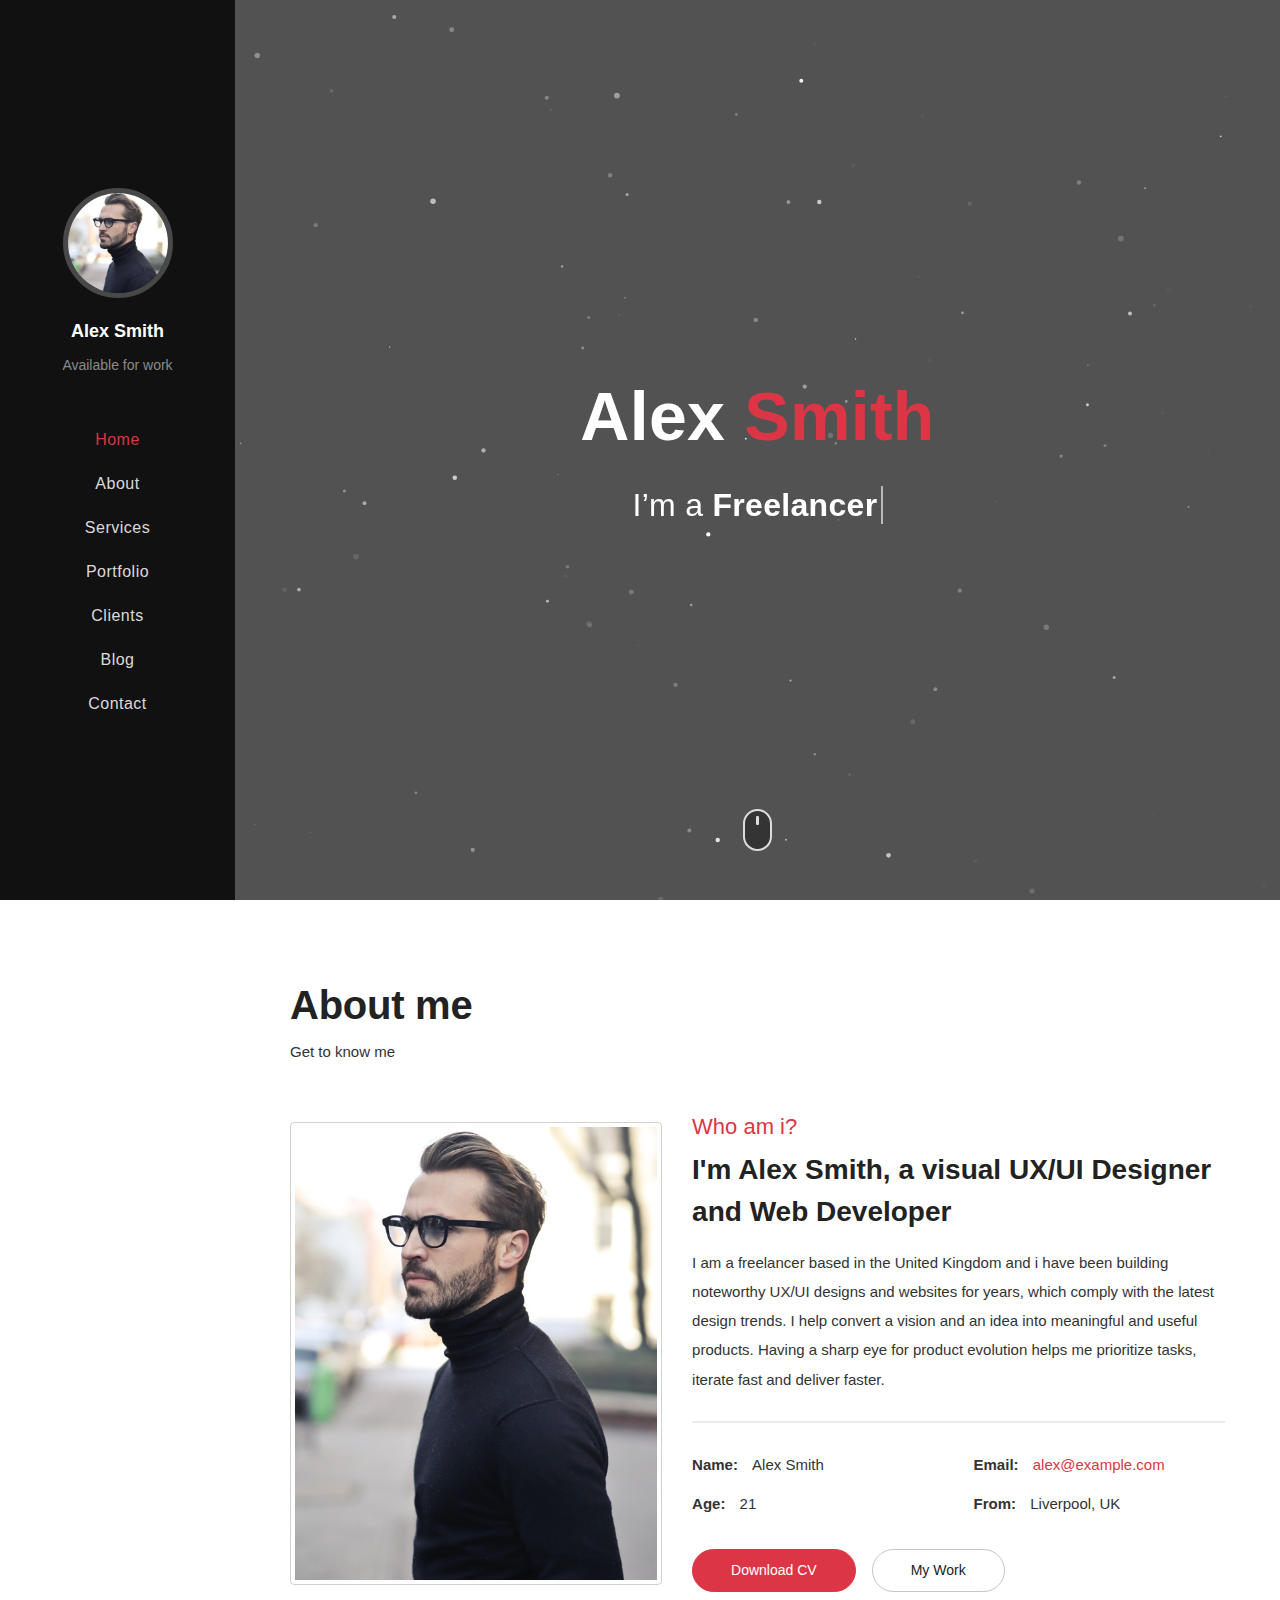
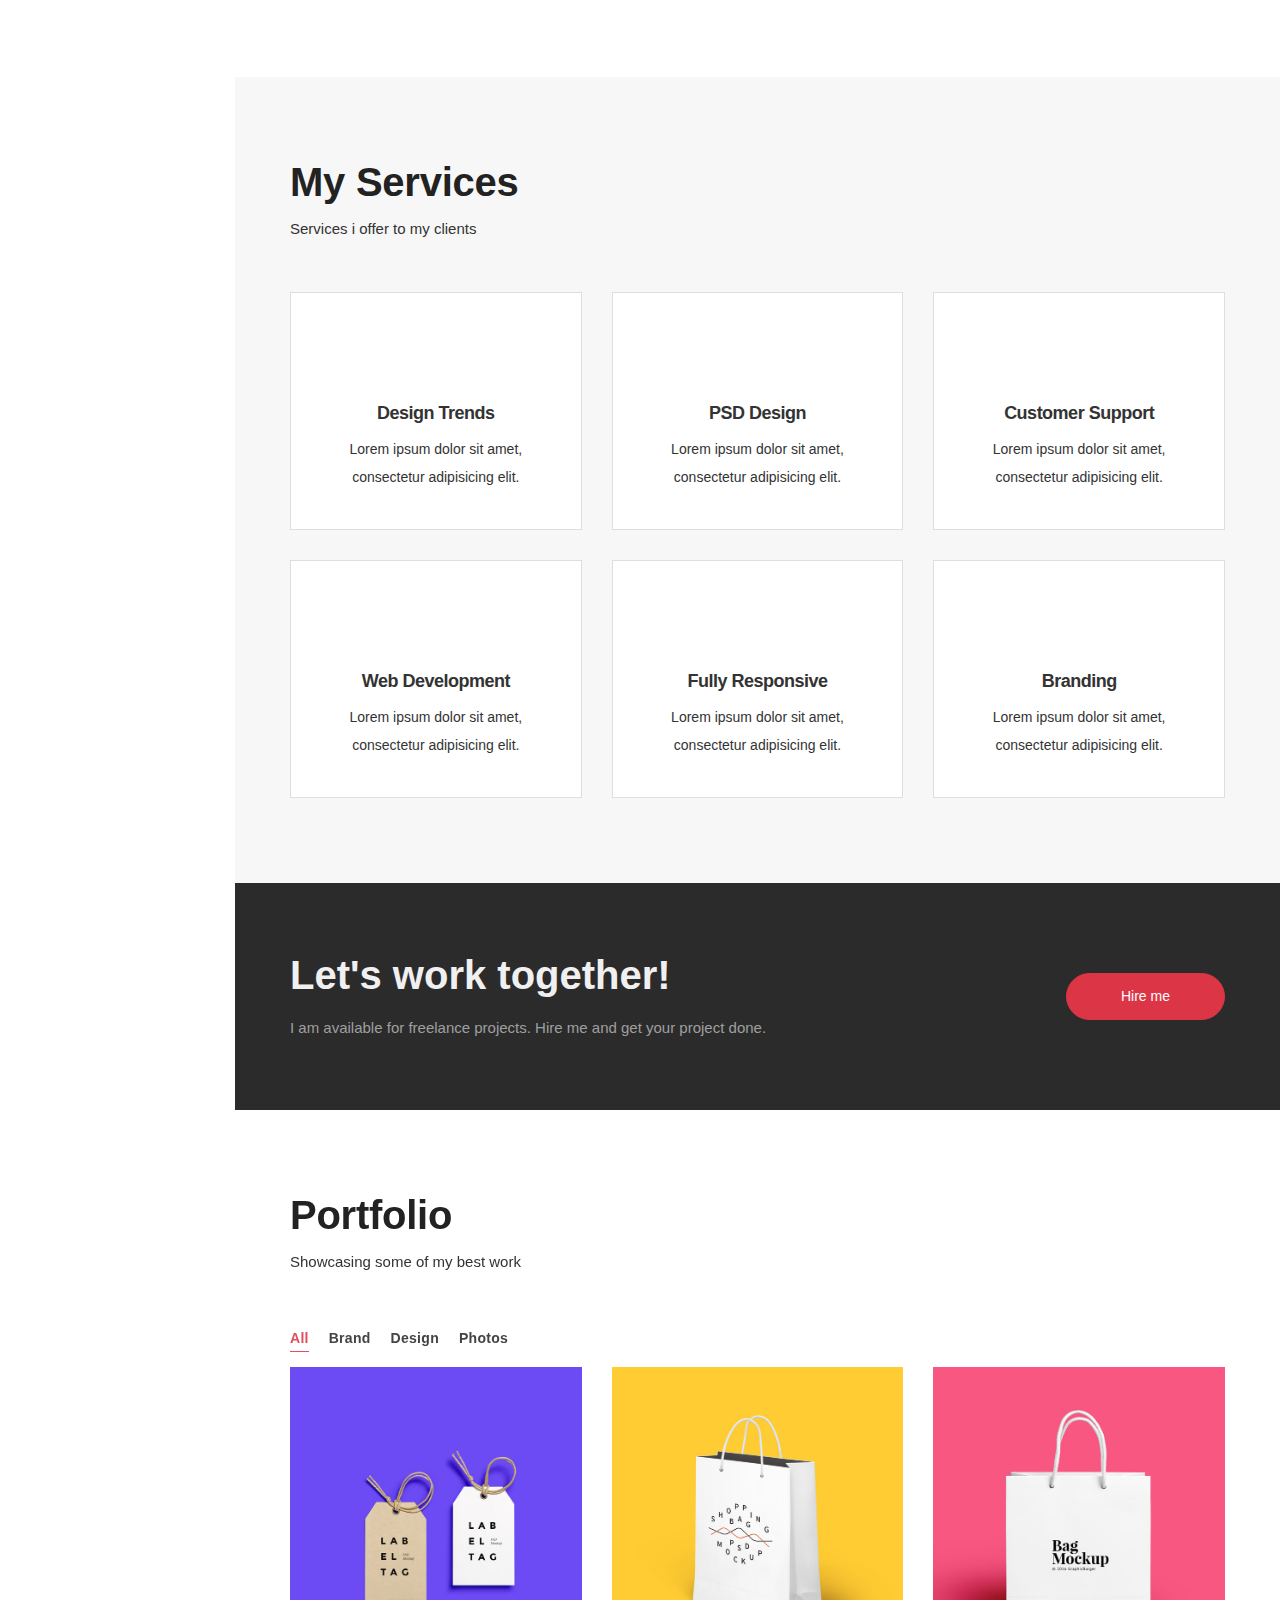
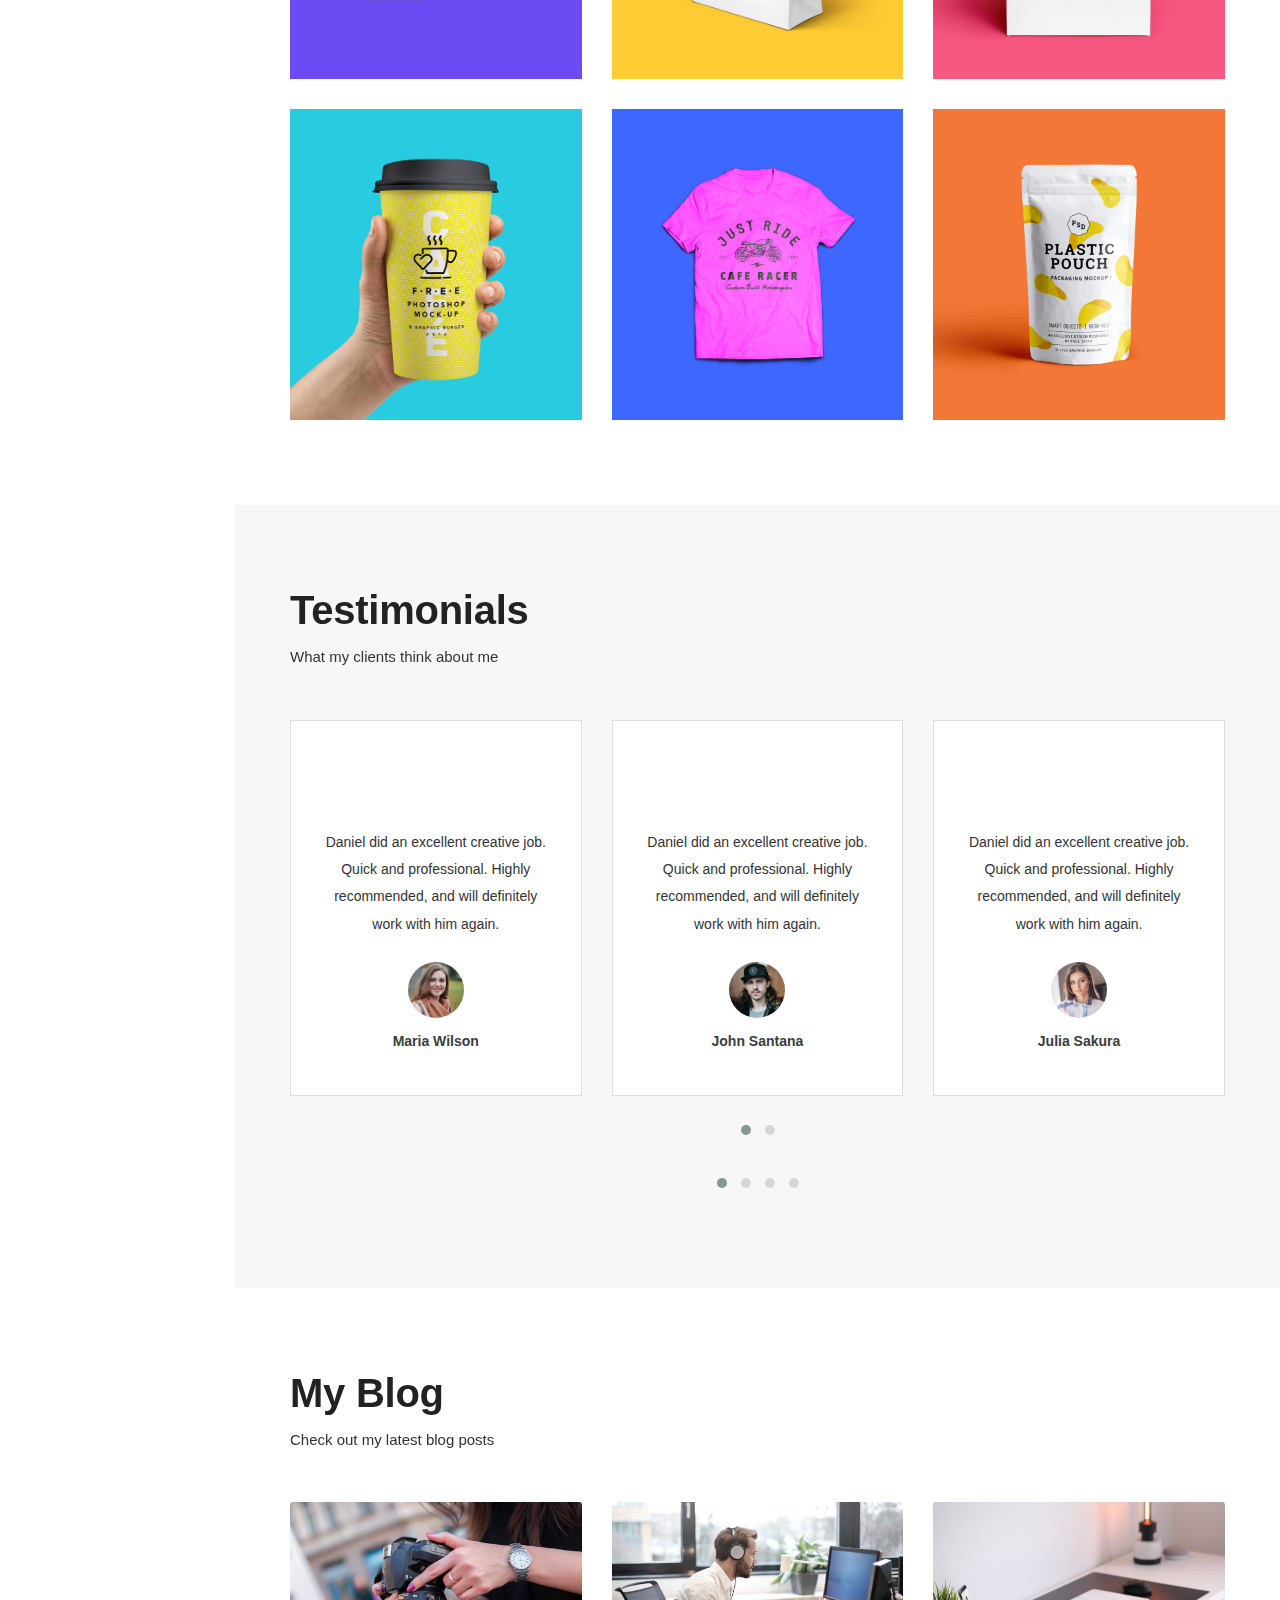
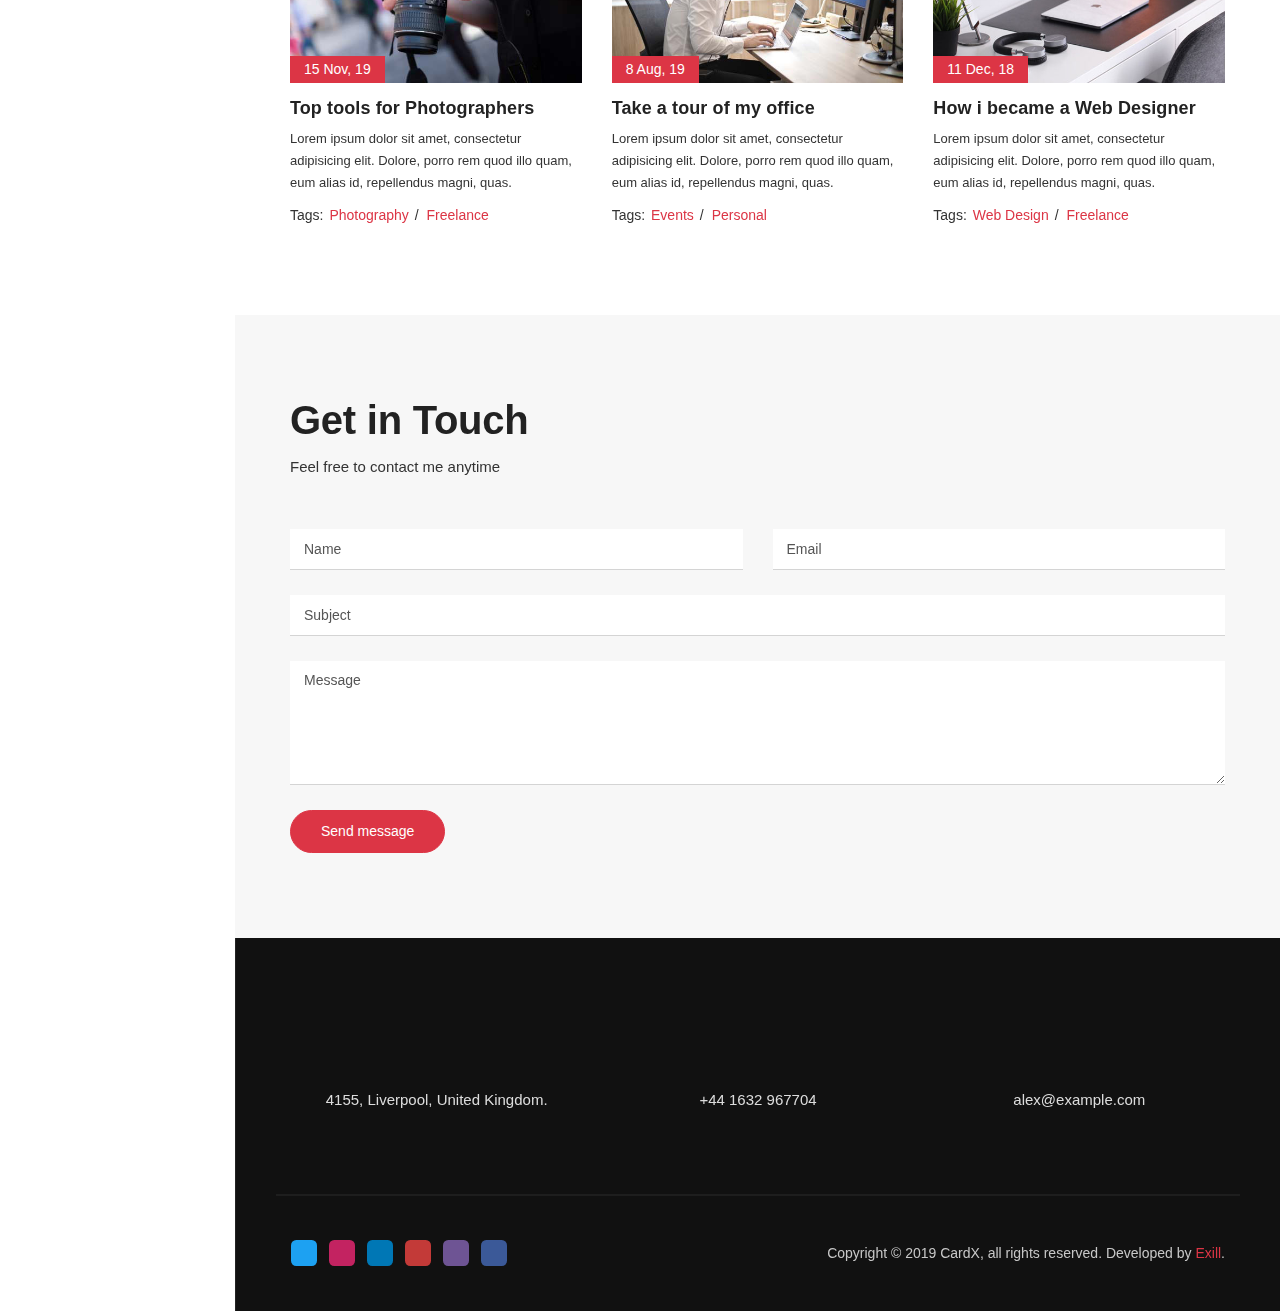
==== CodeX - Personal Portfolio _ Resume _ CV _ vCard Template.html @ c524dabf "initial files" ====
<!DOCTYPE html>
<!-- saved from url=(0047)http://exill.dk/demo/codex/template/galaxy.html -->
<html lang="zxx"><head><meta http-equiv="Content-Type" content="text/html; charset=UTF-8">
  <!-- Required meta tags-->
  
  <!-- Title-->
  <title>CodeX - Personal Portfolio / Resume / CV / vCard Template</title>
  <!-- Description-->
  <meta name="description" content=" Personal Portfolio / Resume / CV / vCard Template">
  <meta name="viewport" content="width=device-width, initial-scale=1, shrink-to-fit=no">
  <!-- Favicons-->
  <link rel="apple-touch-icon" sizes="180x180" href="http://exill.dk/demo/codex/template/img/favicons/apple-touch-icon.png">
  <link rel="icon" type="image/png" sizes="32x32" href="http://exill.dk/demo/codex/template/img/favicons/favicon-32x32.png">
  <link rel="icon" type="image/png" sizes="16x16" href="http://exill.dk/demo/codex/template/img/favicons/favicon-16x16.png">
  <!-- Web fonts-->
  <link href="./CodeX - Personal Portfolio _ Resume _ CV _ vCard Template_files/css" rel="stylesheet">
  <!-- CSS vendors-->
  <link rel="stylesheet" href="./CodeX - Personal Portfolio _ Resume _ CV _ vCard Template_files/bootstrap-custom.css">
  <link rel="stylesheet" href="./CodeX - Personal Portfolio _ Resume _ CV _ vCard Template_files/ionicons.min.css">
  <link rel="stylesheet" href="./CodeX - Personal Portfolio _ Resume _ CV _ vCard Template_files/owl.carousel.min.css">
  <link rel="stylesheet" href="./CodeX - Personal Portfolio _ Resume _ CV _ vCard Template_files/owl.theme.default.min.css">
  <link rel="stylesheet" href="./CodeX - Personal Portfolio _ Resume _ CV _ vCard Template_files/simplebar.min.css">
  <link rel="stylesheet" href="./CodeX - Personal Portfolio _ Resume _ CV _ vCard Template_files/jquery.mb.YTPlayer.min.css">
  <!-- Main CSS-->
  <link rel="stylesheet" href="./CodeX - Personal Portfolio _ Resume _ CV _ vCard Template_files/main.css">
  <!-- CSS Color scheme-->
  <link id="color-scheme" rel="stylesheet" href="./CodeX - Personal Portfolio _ Resume _ CV _ vCard Template_files/main-red.css">
  <!-- Custom CSS (Add your custom CSS styles to this file)-->
  <link rel="stylesheet" href="./CodeX - Personal Portfolio _ Resume _ CV _ vCard Template_files/custom.css">
  <!-- removeIf(customizerDist)-->
  <link rel="stylesheet" href="./CodeX - Personal Portfolio _ Resume _ CV _ vCard Template_files/main(1).css">
  <!-- endremoveIf(customizerDist)-->
</head>

<body>
  <!-- Preloader-->
  <div class="preloader" style="display: none;">
    <div class="preloader-block">
      <div class="preloader-icon" style="display: none;"><span class="loading-dot loading-dot-1"></span><span class="loading-dot loading-dot-2"></span><span class="loading-dot loading-dot-3"></span></div>
    </div>
  </div>
  <div class="main-wrapper">
    <!-- Sidebar-->
    <header>
      <nav class="navbar d-md-block d-lg-none fixed-top mobile-navbar"><button class="navbar-toggler mr-auto" type="button" data-toggle="collapse" data-target="#mobileNavbarSupportedContent" aria-controls="mobileNavbarSupportedContent" aria-expanded="false" aria-label="Toggle navigation"><span class="nav-btn">Menu</span></button>
        <div class="collapse navbar-collapse order-1" id="mobileNavbarSupportedContent">
          <ul class="navbar-nav mr-auto"><li><a class="nav-link" href="http://exill.dk/demo/codex/template/galaxy.html#home-area" data-scroll="">Home</a></li><li><a class="nav-link" href="http://exill.dk/demo/codex/template/galaxy.html#about-area" data-scroll="">About</a></li><li><a class="nav-link" href="http://exill.dk/demo/codex/template/galaxy.html#services-area" data-scroll="">Services</a></li><li><a class="nav-link" href="http://exill.dk/demo/codex/template/galaxy.html#portfolio-area" data-scroll="">Portfolio</a></li><li><a class="nav-link" href="http://exill.dk/demo/codex/template/galaxy.html#testimonials-area" data-scroll="">Clients</a></li><li><a class="nav-link" href="http://exill.dk/demo/codex/template/galaxy.html#blog-area" data-scroll="">Blog</a></li><li><a class="nav-link" href="http://exill.dk/demo/codex/template/galaxy.html#contact-area" data-scroll="">Contact</a></li></ul>
        </div>
      </nav>
      <nav class="sidebar" data-simplebar="init"><div class="simplebar-wrapper" style="margin: 0px;"><div class="simplebar-height-auto-observer-wrapper"><div class="simplebar-height-auto-observer"></div></div><div class="simplebar-mask"><div class="simplebar-offset" style="right: 0px; bottom: 0px;"><div class="simplebar-content-wrapper" style="height: 100%; overflow: hidden;"><div class="simplebar-content" style="padding: 0px;">
        <div class="sidebar-header"><a href="http://exill.dk/demo/codex/template/galaxy.html#home" data-scroll=""><img class="img-fluid sidebar-avatar" src="./CodeX - Personal Portfolio _ Resume _ CV _ vCard Template_files/profile-avatar.jpg" alt="Profile avatar"></a><span class="sidebar-name">Alex Smith</span>
          <p class="sidebar-status">Available for work</p>
        </div>
        <div class="sidebar-menu">
          <ul class="list-unstyled list-menu">
            <li><a class="nav-link active" href="http://exill.dk/demo/codex/template/galaxy.html#home-area" data-scroll="">Home</a></li>
            <li><a class="nav-link" href="http://exill.dk/demo/codex/template/galaxy.html#about-area" data-scroll="">About</a></li>
            <li><a class="nav-link" href="http://exill.dk/demo/codex/template/galaxy.html#services-area" data-scroll="">Services</a></li>
            <li><a class="nav-link" href="http://exill.dk/demo/codex/template/galaxy.html#portfolio-area" data-scroll="">Portfolio</a></li>
            <li><a class="nav-link" href="http://exill.dk/demo/codex/template/galaxy.html#testimonials-area" data-scroll="">Clients</a></li>
            <li><a class="nav-link" href="http://exill.dk/demo/codex/template/galaxy.html#blog-area" data-scroll="">Blog</a></li>
            <li><a class="nav-link" href="http://exill.dk/demo/codex/template/galaxy.html#contact-area" data-scroll="">Contact</a></li>
          </ul>
        </div>
      </div></div></div></div><div class="simplebar-placeholder" style="width: auto; height: 572px;"></div></div><div class="simplebar-track simplebar-horizontal" style="visibility: hidden;"><div class="simplebar-scrollbar" style="transform: translate3d(0px, 0px, 0px); display: none;"></div></div><div class="simplebar-track simplebar-vertical" style="visibility: hidden;"><div class="simplebar-scrollbar" style="transform: translate3d(0px, 0px, 0px); display: none;"></div></div></nav>
    </header>
    <div class="sections-wrapper">
      <!-- Sections-->
      <!-- Home-->
      <section class="home-area element-cover-bg galaxy-variant" id="home-area" style="background-image:url(img/home.jpg)">
        <div id="particles-js"><canvas class="particles-js-canvas-el" width="1605" height="820" style="width: 100%; height: 100%;"></canvas></div>
        <div class="container h-100">
          <div class="row h-100 align-items-center justify-content-center">
            <div class="col-12 col-lg-8 home-content text-center">
              <h1 class="home-name">Alex <span>Smith</span></h1>
              <h4 class="cd-headline clip home-headline">I’m a <span class="cd-words-wrapper single-headline" style="width: 160.007px; overflow: hidden;"><b class="is-hidden">Developer</b><b class="is-hidden">Designer</b><b class="is-visible">Freelancer</b></span></h4>
            </div><a href="http://exill.dk/demo/codex/template/galaxy.html#about-area" data-scroll="">
              <div class="home-mouse">
                <div class="mouse-shape">
                  <div class="mouse-wheel"></div>
                </div>
              </div>
            </a>
          </div>
        </div>
      </section>
      <!-- About-->
      <section class="single-section about-area" id="about-area">
        <div class="container">
          <div class="row">
            <div class="col-12">
              <div class="section-heading">
                <h2 class="section-title">About me</h2>
                <p class="section-description">Get to know me</p>
              </div>
            </div>
          </div>
          <div class="row align-items-center">
            <!-- Picture part-->
            <div class="col-12 col-lg-5 about-img"><img class="img-fluid img-thumbnail" src="./CodeX - Personal Portfolio _ Resume _ CV _ vCard Template_files/about-img.jpg" alt="About Picture"></div>
            <!-- Content part-->
            <div class="col-12 col-lg-7 about-content">
              <div class="content-block">
                <h2 class="content-subtitle">Who am i?</h2>
                <h6 class="content-title">I'm Alex Smith, a visual UX/UI Designer and Web Developer</h6>
                <div class="content-description">
                  <p>I am a freelancer based in the United Kingdom and i have been building noteworthy UX/UI designs and websites for years, which comply with the latest design trends. I help convert a vision and an idea into meaningful and useful products. Having a sharp eye for product evolution helps me prioritize tasks, iterate fast and deliver faster.</p>
                </div>
                <address class="content-info">
                  <div class="row">
                    <div class="col-12 col-md-6 single-info"><span>Name:</span>
                      <p>Alex Smith</p>
                    </div>
                    <div class="col-12 col-md-6 single-info"><span>Email:</span>
                      <p><a href="mailto:daniel@example.com">alex@example.com</a></p>
                    </div>
                  </div>
                  <div class="row">
                    <div class="col-12 col-md-6 single-info"><span>Age:</span>
                      <p>21</p>
                    </div>
                    <div class="col-12 col-md-6 single-info"><span>From:</span>
                      <p>Liverpool, UK</p>
                    </div>
                  </div>
                </address><a class="btn content-download button-main button-scheme" href="http://exill.dk/demo/codex/template/galaxy.html#0" role="button">Download CV</a><a class="btn content-work button-main" data-scroll="" href="http://exill.dk/demo/codex/template/galaxy.html#portfolio-area" role="button">My Work</a>
              </div>
            </div>
          </div>
        </div>
      </section>
      <!-- Services-->
      <section class="single-section alt-bg services-area" id="services-area">
        <div class="container">
          <div class="row">
            <div class="col-12">
              <div class="section-heading">
                <h2 class="section-title">My Services</h2>
                <p class="section-description">Services i offer to my clients</p>
              </div>
            </div>
          </div>
          <div class="row">
            <!-- Single service-->
            <div class="col-12 col-md-6 col-lg-4">
              <div class="single-service"><i class="icon service-icon ion-logo-css3"></i>
                <h6 class="service-title">Design Trends</h6>
                <p class="service-description">Lorem ipsum dolor sit amet, consectetur adipisicing elit.</p>
              </div>
            </div>
            <!-- Single service-->
            <div class="col-12 col-md-6 col-lg-4">
              <div class="single-service"><i class="icon service-icon ion-md-images"></i>
                <h6 class="service-title">PSD Design</h6>
                <p class="service-description">Lorem ipsum dolor sit amet, consectetur adipisicing elit.</p>
              </div>
            </div>
            <!-- Single service-->
            <div class="col-12 col-md-6 col-lg-4">
              <div class="single-service"><i class="icon service-icon ion-logo-ionic"></i>
                <h6 class="service-title">Customer Support</h6>
                <p class="service-description">Lorem ipsum dolor sit amet, consectetur adipisicing elit.</p>
              </div>
            </div>
            <!-- Single service-->
            <div class="col-12 col-md-6 col-lg-4">
              <div class="single-service mb-lg-0"><i class="icon service-icon ion-logo-wordpress"></i>
                <h6 class="service-title">Web Development</h6>
                <p class="service-description">Lorem ipsum dolor sit amet, consectetur adipisicing elit.</p>
              </div>
            </div>
            <!-- Single service-->
            <div class="col-12 col-md-6 col-lg-4">
              <div class="single-service mb-md-0"><i class="icon service-icon ion-md-move"></i>
                <h6 class="service-title">Fully Responsive</h6>
                <p class="service-description">Lorem ipsum dolor sit amet, consectetur adipisicing elit.</p>
              </div>
            </div>
            <!-- Single service-->
            <div class="col-12 col-md-6 col-lg-4">
              <div class="single-service mb-0"><i class="icon service-icon ion-ios-rocket"></i>
                <h6 class="service-title">Branding</h6>
                <p class="service-description">Lorem ipsum dolor sit amet, consectetur adipisicing elit.</p>
              </div>
            </div>
          </div>
        </div>
      </section>
      <!-- Hire-->
      <section class="single-section element-cover-bg hire-area" id="hire-area" style="background-image:url(img/hire.jpg)">
        <div class="container">
          <div class="row row-custom">
            <div class="col-12 col-md-8 content-part">
              <h1 class="hire-title">Let's work together!</h1>
              <p class="hire-description">I am available for freelance projects. Hire me and get your project done.</p>
            </div>
            <div class="col-12 col-md-4 button-part"><a class="btn hire-btn button-main button-scheme" data-scroll="" href="http://exill.dk/demo/codex/template/galaxy.html#contact-area" role="button">Hire me</a></div>
          </div>
        </div>
      </section>
      <!-- Portfolio-->
      <section class="single-section portfolio-area" id="portfolio-area">
        <div class="container">
          <div class="row">
            <div class="col-12">
              <div class="section-heading">
                <h2 class="section-title">Portfolio</h2>
                <p class="section-description">Showcasing some of my best work</p>
              </div>
            </div>
          </div>
          <div class="row">
            <!-- Filter nav-->
            <div class="col-12">
              <ul class="list-inline filter-control" role="group" aria-label="Filter Control">
                <li class="list-inline-item tab-active" data-filter="*">All</li>
                <li class="list-inline-item" data-filter=".brand">Brand</li>
                <li class="list-inline-item" data-filter=".design">Design</li>
                <li class="list-inline-item" data-filter=".photos">Photos</li>
              </ul>
            </div>
          </div>
          <!-- Thumbnail list-->
          <div class="portfolio-grid row" style="position: relative; height: 821.1px;">
            <!-- Single item-->
            <div class="single-item col-6 col-lg-4 design" style="position: absolute; left: 0px; top: 0px;"><a class="portfolio-item" href="http://exill.dk/demo/codex/template/galaxy.html#item-1">
                <div class="portfolio-wrapper"><img class="img-fluid" alt="Item" src="./CodeX - Personal Portfolio _ Resume _ CV _ vCard Template_files/item-1.jpg">
                  <div class="item-content">
                    <h6 class="content-title">Label Tag Mockup</h6><span class="content-more">More Info</span>
                  </div>
                </div>
              </a></div>
            <!-- Single item-->
            <div class="single-item col-6 col-lg-4 photos" style="position: absolute; left: 399.987px; top: 0px;"><a class="portfolio-item" href="http://exill.dk/demo/codex/template/galaxy.html#item-2">
                <div class="portfolio-wrapper"><img class="img-fluid" alt="Item" src="./CodeX - Personal Portfolio _ Resume _ CV _ vCard Template_files/item-2.jpg">
                  <div class="item-content">
                    <h6 class="content-title">3D Bag Mockup</h6><span class="content-more">More Info</span>
                  </div>
                </div>
              </a></div>
            <!-- Single item-->
            <div class="single-item col-6 col-lg-4 design" style="position: absolute; left: 799.974px; top: 0px;"><a class="portfolio-item" href="http://exill.dk/demo/codex/template/galaxy.html#item-3">
                <div class="portfolio-wrapper"><img class="img-fluid" alt="Item" src="./CodeX - Personal Portfolio _ Resume _ CV _ vCard Template_files/item-3.jpg">
                  <div class="item-content">
                    <h6 class="content-title">Modern Bag Design</h6><span class="content-more">More Info</span>
                  </div>
                </div>
              </a></div>
            <!-- Single item-->
            <div class="single-item col-6 col-lg-4 brand" style="position: absolute; left: 0px; top: 425.55px;"><a class="portfolio-item" href="http://exill.dk/demo/codex/template/galaxy.html#item-4">
                <div class="portfolio-wrapper mb-lg-0"><img class="img-fluid" alt="Item" src="./CodeX - Personal Portfolio _ Resume _ CV _ vCard Template_files/item-4.jpg">
                  <div class="item-content">
                    <h6 class="content-title">Coffee Cup Design</h6><span class="content-more">More Info</span>
                  </div>
                </div>
              </a></div>
            <!-- Single item-->
            <div class="single-item col-6 col-lg-4 brand" style="position: absolute; left: 399.987px; top: 425.55px;"><a class="portfolio-item" href="http://exill.dk/demo/codex/template/galaxy.html#item-5">
                <div class="portfolio-wrapper mb-0"><img class="img-fluid" alt="Item" src="./CodeX - Personal Portfolio _ Resume _ CV _ vCard Template_files/item-5.jpg">
                  <div class="item-content">
                    <h6 class="content-title">T-Shirt Design</h6><span class="content-more">More Info</span>
                  </div>
                </div>
              </a></div>
            <!-- Single item-->
            <div class="single-item col-6 col-lg-4 photos" style="position: absolute; left: 799.974px; top: 425.55px;"><a class="portfolio-item" href="http://exill.dk/demo/codex/template/galaxy.html#item-6">
                <div class="portfolio-wrapper mb-0"><img class="img-fluid" alt="Item" src="./CodeX - Personal Portfolio _ Resume _ CV _ vCard Template_files/item-6.jpg">
                  <div class="item-content">
                    <h6 class="content-title">Packaging Box Mockup</h6><span class="content-more">More Info</span>
                  </div>
                </div>
              </a></div>
          </div>
        </div>
        <!-- Single lightbox-->
        <div class="lightbox-wrapper animated item-1-off" id="item-1" style="position: fixed; width: 100%; height: 100%; top: 0px; left: 0px; z-index: -9999; opacity: 0; animation-duration: 0.15s;">
          <div class="f-basis-100">
            <div class="lightbox-close" data-modal-close=""><span class="close-btn"><span class="btn-line"></span></span></div>
          </div>
          <div class="container">
            <div class="row">
              <div class="col-12 col-lg-5">
                <div class="lightbox-gallery owl-carousel owl-theme"><img class="img-fluid item-img" alt="Item" src="./CodeX - Personal Portfolio _ Resume _ CV _ vCard Template_files/item-1.jpg"><img class="img-fluid item-img" alt="Item" src="./CodeX - Personal Portfolio _ Resume _ CV _ vCard Template_files/item-2.jpg"><img class="img-fluid item-img" alt="Item" src="./CodeX - Personal Portfolio _ Resume _ CV _ vCard Template_files/item-3.jpg"><img class="img-fluid item-img" alt="Item" src="./CodeX - Personal Portfolio _ Resume _ CV _ vCard Template_files/item-4.jpg"><img class="img-fluid item-img" alt="Item" src="./CodeX - Personal Portfolio _ Resume _ CV _ vCard Template_files/item-5.jpg"><img class="img-fluid item-img" alt="Item" src="./CodeX - Personal Portfolio _ Resume _ CV _ vCard Template_files/item-6.jpg"></div>
              </div>
              <div class="col-12 col-lg-7">
                <div class="lightbox-content">
                  <h3 class="content-title">Label Tag Mockup</h3>
                  <div class="content-description">
                    <p>Lorem ipsum dolor sit amet, consectetur adipisicing elit. Assumenda aut sapiente quo explicabo, quasi incidunt aperiam laudantium, nemo cum eaque inventore ut voluptas voluptatibus nihil! Amet soluta, ea illo sint?</p>
                    <p>Lorem ipsum dolor sit amet, consectetur adipisicing elit. Obcaecati dignissimos culpa deserunt aspernatur ipsa veritatis alias labore tempore laboriosam commodi! Ab neque sunt, odio voluptatibus, dignissimos nisi consequuntur atque qui explicabo eligendi, harum in? Amet aspernatur atque quam. Illo natus tempora explicabo deleniti molestias numquam debitis repudiandae, repellendus voluptatum soluta?</p>
                  </div>
                  <ul class="list-inline content-info">
                    <li class="list-inline-item single-info"><span>Client:</span>
                      <p>Envato</p>
                    </li>
                    <li class="list-inline-item single-info"><span>Categories:</span>
                      <p><a href="http://exill.dk/demo/codex/template/galaxy.html#0">Branding</a>, <a href="http://exill.dk/demo/codex/template/galaxy.html#0">Web Design</a></p>
                    </li>
                    <li class="list-inline-item single-info"><span>Date:</span>
                      <p>12 May, 2019</p>
                    </li>
                    <li class="list-inline-item single-info"><span>Technologies:</span>
                      <p>HTML5, SCSS, JS</p>
                    </li>
                  </ul><a class="btn content-btn button-main button-scheme" href="http://exill.dk/demo/codex/template/galaxy.html#0" role="button">Visit Project</a>
                </div>
              </div>
            </div>
          </div>
        </div>
        <!-- Single lightbox-->
        <div class="lightbox-wrapper animated item-2-off" id="item-2" style="position: fixed; width: 100%; height: 100%; top: 0px; left: 0px; z-index: -9999; opacity: 0; animation-duration: 0.15s;">
          <div class="f-basis-100">
            <div class="lightbox-close" data-modal-close=""><span class="close-btn"><span class="btn-line"></span></span></div>
          </div>
          <div class="container">
            <div class="row">
              <div class="col-12 col-lg-5">
                <div class="lightbox-gallery owl-carousel owl-theme"><img class="img-fluid item-img" alt="Item" src="./CodeX - Personal Portfolio _ Resume _ CV _ vCard Template_files/item-2.jpg"><img class="img-fluid item-img" alt="Item" src="./CodeX - Personal Portfolio _ Resume _ CV _ vCard Template_files/item-1.jpg"><img class="img-fluid item-img" alt="Item" src="./CodeX - Personal Portfolio _ Resume _ CV _ vCard Template_files/item-3.jpg"><img class="img-fluid item-img" alt="Item" src="./CodeX - Personal Portfolio _ Resume _ CV _ vCard Template_files/item-4.jpg"><img class="img-fluid item-img" alt="Item" src="./CodeX - Personal Portfolio _ Resume _ CV _ vCard Template_files/item-5.jpg"><img class="img-fluid item-img" alt="Item" src="./CodeX - Personal Portfolio _ Resume _ CV _ vCard Template_files/item-6.jpg"></div>
              </div>
              <div class="col-12 col-lg-7">
                <div class="lightbox-content">
                  <h3 class="content-title">3D Bag Mockup</h3>
                  <div class="content-description">
                    <p>Lorem ipsum dolor sit amet, consectetur adipisicing elit. Assumenda aut sapiente quo explicabo, quasi incidunt aperiam laudantium, nemo cum eaque inventore ut voluptas voluptatibus nihil! Amet soluta, ea illo sint?</p>
                    <p>Lorem ipsum dolor sit amet, consectetur adipisicing elit. Obcaecati dignissimos culpa deserunt aspernatur ipsa veritatis alias labore tempore laboriosam commodi! Ab neque sunt, odio voluptatibus, dignissimos nisi consequuntur atque qui explicabo eligendi, harum in? Amet aspernatur atque quam. Illo natus tempora explicabo deleniti molestias numquam debitis repudiandae, repellendus voluptatum soluta?</p>
                  </div>
                  <ul class="list-inline content-info">
                    <li class="list-inline-item single-info"><span>Client:</span>
                      <p>Envato</p>
                    </li>
                    <li class="list-inline-item single-info"><span>Categories:</span>
                      <p><a href="http://exill.dk/demo/codex/template/galaxy.html#0">Branding</a>, <a href="http://exill.dk/demo/codex/template/galaxy.html#0">Web Design</a></p>
                    </li>
                    <li class="list-inline-item single-info"><span>Date:</span>
                      <p>12 May, 2019</p>
                    </li>
                    <li class="list-inline-item single-info"><span>Technologies:</span>
                      <p>HTML5, SCSS, JS</p>
                    </li>
                  </ul><a class="btn content-btn button-main button-scheme" href="http://exill.dk/demo/codex/template/galaxy.html#0" role="button">Visit Project</a>
                </div>
              </div>
            </div>
          </div>
        </div>
        <!-- Single lightbox-->
        <div class="lightbox-wrapper animated item-3-off" id="item-3" style="position: fixed; width: 100%; height: 100%; top: 0px; left: 0px; z-index: -9999; opacity: 0; animation-duration: 0.15s;">
          <div class="f-basis-100">
            <div class="lightbox-close" data-modal-close=""><span class="close-btn"><span class="btn-line"></span></span></div>
          </div>
          <div class="container">
            <div class="row">
              <div class="col-12 col-lg-5">
                <div class="lightbox-gallery owl-carousel owl-theme"><img class="img-fluid item-img" alt="Item" src="./CodeX - Personal Portfolio _ Resume _ CV _ vCard Template_files/item-3.jpg"><img class="img-fluid item-img" alt="Item" src="./CodeX - Personal Portfolio _ Resume _ CV _ vCard Template_files/item-1.jpg"><img class="img-fluid item-img" alt="Item" src="./CodeX - Personal Portfolio _ Resume _ CV _ vCard Template_files/item-2.jpg"><img class="img-fluid item-img" alt="Item" src="./CodeX - Personal Portfolio _ Resume _ CV _ vCard Template_files/item-4.jpg"><img class="img-fluid item-img" alt="Item" src="./CodeX - Personal Portfolio _ Resume _ CV _ vCard Template_files/item-5.jpg"><img class="img-fluid item-img" alt="Item" src="./CodeX - Personal Portfolio _ Resume _ CV _ vCard Template_files/item-6.jpg"></div>
              </div>
              <div class="col-12 col-lg-7">
                <div class="lightbox-content">
                  <h3 class="content-title">Modern Bag Design</h3>
                  <div class="content-description">
                    <p>Lorem ipsum dolor sit amet, consectetur adipisicing elit. Assumenda aut sapiente quo explicabo, quasi incidunt aperiam laudantium, nemo cum eaque inventore ut voluptas voluptatibus nihil! Amet soluta, ea illo sint?</p>
                    <p>Lorem ipsum dolor sit amet, consectetur adipisicing elit. Obcaecati dignissimos culpa deserunt aspernatur ipsa veritatis alias labore tempore laboriosam commodi! Ab neque sunt, odio voluptatibus, dignissimos nisi consequuntur atque qui explicabo eligendi, harum in? Amet aspernatur atque quam. Illo natus tempora explicabo deleniti molestias numquam debitis repudiandae, repellendus voluptatum soluta?</p>
                  </div>
                  <ul class="list-inline content-info">
                    <li class="list-inline-item single-info"><span>Client:</span>
                      <p>Envato</p>
                    </li>
                    <li class="list-inline-item single-info"><span>Categories:</span>
                      <p><a href="http://exill.dk/demo/codex/template/galaxy.html#0">Branding</a>, <a href="http://exill.dk/demo/codex/template/galaxy.html#0">Web Design</a></p>
                    </li>
                    <li class="list-inline-item single-info"><span>Date:</span>
                      <p>12 May, 2019</p>
                    </li>
                    <li class="list-inline-item single-info"><span>Technologies:</span>
                      <p>HTML5, SCSS, JS</p>
                    </li>
                  </ul><a class="btn content-btn button-main button-scheme" href="http://exill.dk/demo/codex/template/galaxy.html#0" role="button">Visit Project</a>
                </div>
              </div>
            </div>
          </div>
        </div>
        <!-- Single lightbox-->
        <div class="lightbox-wrapper animated item-4-off" id="item-4" style="position: fixed; width: 100%; height: 100%; top: 0px; left: 0px; z-index: -9999; opacity: 0; animation-duration: 0.15s;">
          <div class="f-basis-100">
            <div class="lightbox-close" data-modal-close=""><span class="close-btn"><span class="btn-line"></span></span></div>
          </div>
          <div class="container">
            <div class="row">
              <div class="col-12 col-lg-5">
                <div class="lightbox-gallery owl-carousel owl-theme"><img class="img-fluid item-img" alt="Item" src="./CodeX - Personal Portfolio _ Resume _ CV _ vCard Template_files/item-4.jpg"><img class="img-fluid item-img" alt="Item" src="./CodeX - Personal Portfolio _ Resume _ CV _ vCard Template_files/item-1.jpg"><img class="img-fluid item-img" alt="Item" src="./CodeX - Personal Portfolio _ Resume _ CV _ vCard Template_files/item-2.jpg"><img class="img-fluid item-img" alt="Item" src="./CodeX - Personal Portfolio _ Resume _ CV _ vCard Template_files/item-3.jpg"><img class="img-fluid item-img" alt="Item" src="./CodeX - Personal Portfolio _ Resume _ CV _ vCard Template_files/item-5.jpg"><img class="img-fluid item-img" alt="Item" src="./CodeX - Personal Portfolio _ Resume _ CV _ vCard Template_files/item-6.jpg"></div>
              </div>
              <div class="col-12 col-lg-7">
                <div class="lightbox-content">
                  <h3 class="content-title">Coffee Cup Design</h3>
                  <div class="content-description">
                    <p>Lorem ipsum dolor sit amet, consectetur adipisicing elit. Assumenda aut sapiente quo explicabo, quasi incidunt aperiam laudantium, nemo cum eaque inventore ut voluptas voluptatibus nihil! Amet soluta, ea illo sint?</p>
                    <p>Lorem ipsum dolor sit amet, consectetur adipisicing elit. Obcaecati dignissimos culpa deserunt aspernatur ipsa veritatis alias labore tempore laboriosam commodi! Ab neque sunt, odio voluptatibus, dignissimos nisi consequuntur atque qui explicabo eligendi, harum in? Amet aspernatur atque quam. Illo natus tempora explicabo deleniti molestias numquam debitis repudiandae, repellendus voluptatum soluta?</p>
                  </div>
                  <ul class="list-inline content-info">
                    <li class="list-inline-item single-info"><span>Client:</span>
                      <p>Envato</p>
                    </li>
                    <li class="list-inline-item single-info"><span>Categories:</span>
                      <p><a href="http://exill.dk/demo/codex/template/galaxy.html#0">Branding</a>, <a href="http://exill.dk/demo/codex/template/galaxy.html#0">Web Design</a></p>
                    </li>
                    <li class="list-inline-item single-info"><span>Date:</span>
                      <p>12 May, 2019</p>
                    </li>
                    <li class="list-inline-item single-info"><span>Technologies:</span>
                      <p>HTML5, SCSS, JS</p>
                    </li>
                  </ul><a class="btn content-btn button-main button-scheme" href="http://exill.dk/demo/codex/template/galaxy.html#0" role="button">Visit Project</a>
                </div>
              </div>
            </div>
          </div>
        </div>
        <!-- Single lightbox-->
        <div class="lightbox-wrapper animated item-5-off" id="item-5" style="position: fixed; width: 100%; height: 100%; top: 0px; left: 0px; z-index: -9999; opacity: 0; animation-duration: 0.15s;">
          <div class="f-basis-100">
            <div class="lightbox-close" data-modal-close=""><span class="close-btn"><span class="btn-line"></span></span></div>
          </div>
          <div class="container">
            <div class="row">
              <div class="col-12 col-lg-5">
                <div class="lightbox-gallery owl-carousel owl-theme"><img class="img-fluid item-img" alt="Item" src="./CodeX - Personal Portfolio _ Resume _ CV _ vCard Template_files/item-5.jpg"><img class="img-fluid item-img" alt="Item" src="./CodeX - Personal Portfolio _ Resume _ CV _ vCard Template_files/item-1.jpg"><img class="img-fluid item-img" alt="Item" src="./CodeX - Personal Portfolio _ Resume _ CV _ vCard Template_files/item-2.jpg"><img class="img-fluid item-img" alt="Item" src="./CodeX - Personal Portfolio _ Resume _ CV _ vCard Template_files/item-3.jpg"><img class="img-fluid item-img" alt="Item" src="./CodeX - Personal Portfolio _ Resume _ CV _ vCard Template_files/item-4.jpg"><img class="img-fluid item-img" alt="Item" src="./CodeX - Personal Portfolio _ Resume _ CV _ vCard Template_files/item-6.jpg"></div>
              </div>
              <div class="col-12 col-lg-7">
                <div class="lightbox-content">
                  <h3 class="content-title">T-Shirt Design</h3>
                  <div class="content-description">
                    <p>Lorem ipsum dolor sit amet, consectetur adipisicing elit. Assumenda aut sapiente quo explicabo, quasi incidunt aperiam laudantium, nemo cum eaque inventore ut voluptas voluptatibus nihil! Amet soluta, ea illo sint?</p>
                    <p>Lorem ipsum dolor sit amet, consectetur adipisicing elit. Obcaecati dignissimos culpa deserunt aspernatur ipsa veritatis alias labore tempore laboriosam commodi! Ab neque sunt, odio voluptatibus, dignissimos nisi consequuntur atque qui explicabo eligendi, harum in? Amet aspernatur atque quam. Illo natus tempora explicabo deleniti molestias numquam debitis repudiandae, repellendus voluptatum soluta?</p>
                  </div>
                  <ul class="list-inline content-info">
                    <li class="list-inline-item single-info"><span>Client:</span>
                      <p>Envato</p>
                    </li>
                    <li class="list-inline-item single-info"><span>Categories:</span>
                      <p><a href="http://exill.dk/demo/codex/template/galaxy.html#0">Branding</a>, <a href="http://exill.dk/demo/codex/template/galaxy.html#0">Web Design</a></p>
                    </li>
                    <li class="list-inline-item single-info"><span>Date:</span>
                      <p>12 May, 2019</p>
                    </li>
                    <li class="list-inline-item single-info"><span>Technologies:</span>
                      <p>HTML5, SCSS, JS</p>
                    </li>
                  </ul><a class="btn content-btn button-main button-scheme" href="http://exill.dk/demo/codex/template/galaxy.html#0" role="button">Visit Project</a>
                </div>
              </div>
            </div>
          </div>
        </div>
        <!-- Single lightbox-->
        <div class="lightbox-wrapper animated item-6-off" id="item-6" style="position: fixed; width: 100%; height: 100%; top: 0px; left: 0px; z-index: -9999; opacity: 0; animation-duration: 0.15s;">
          <div class="f-basis-100">
            <div class="lightbox-close" data-modal-close=""><span class="close-btn"><span class="btn-line"></span></span></div>
          </div>
          <div class="container">
            <div class="row">
              <div class="col-12 col-lg-5">
                <div class="lightbox-gallery owl-carousel owl-theme"><img class="img-fluid item-img" alt="Item" src="./CodeX - Personal Portfolio _ Resume _ CV _ vCard Template_files/item-6.jpg"><img class="img-fluid item-img" alt="Item" src="./CodeX - Personal Portfolio _ Resume _ CV _ vCard Template_files/item-1.jpg"><img class="img-fluid item-img" alt="Item" src="./CodeX - Personal Portfolio _ Resume _ CV _ vCard Template_files/item-2.jpg"><img class="img-fluid item-img" alt="Item" src="./CodeX - Personal Portfolio _ Resume _ CV _ vCard Template_files/item-3.jpg"><img class="img-fluid item-img" alt="Item" src="./CodeX - Personal Portfolio _ Resume _ CV _ vCard Template_files/item-4.jpg"><img class="img-fluid item-img" alt="Item" src="./CodeX - Personal Portfolio _ Resume _ CV _ vCard Template_files/item-5.jpg"></div>
              </div>
              <div class="col-12 col-lg-7">
                <div class="lightbox-content">
                  <h3 class="content-title">Packaging Box Mockup</h3>
                  <div class="content-description">
                    <p>Lorem ipsum dolor sit amet, consectetur adipisicing elit. Assumenda aut sapiente quo explicabo, quasi incidunt aperiam laudantium, nemo cum eaque inventore ut voluptas voluptatibus nihil! Amet soluta, ea illo sint?</p>
                    <p>Lorem ipsum dolor sit amet, consectetur adipisicing elit. Obcaecati dignissimos culpa deserunt aspernatur ipsa veritatis alias labore tempore laboriosam commodi! Ab neque sunt, odio voluptatibus, dignissimos nisi consequuntur atque qui explicabo eligendi, harum in? Amet aspernatur atque quam. Illo natus tempora explicabo deleniti molestias numquam debitis repudiandae, repellendus voluptatum soluta?</p>
                  </div>
                  <ul class="list-inline content-info">
                    <li class="list-inline-item single-info"><span>Client:</span>
                      <p>Envato</p>
                    </li>
                    <li class="list-inline-item single-info"><span>Categories:</span>
                      <p><a href="http://exill.dk/demo/codex/template/galaxy.html#0">Branding</a>, <a href="http://exill.dk/demo/codex/template/galaxy.html#0">Web Design</a></p>
                    </li>
                    <li class="list-inline-item single-info"><span>Date:</span>
                      <p>12 May, 2019</p>
                    </li>
                    <li class="list-inline-item single-info"><span>Technologies:</span>
                      <p>HTML5, SCSS, JS</p>
                    </li>
                  </ul><a class="btn content-btn button-main button-scheme" href="http://exill.dk/demo/codex/template/galaxy.html#0" role="button">Visit Project</a>
                </div>
              </div>
            </div>
          </div>
        </div>
      </section>
      <!-- Testimonials-->
      <section class="single-section testimonials-area alt-bg" id="testimonials-area">
        <div class="container">
          <div class="row">
            <div class="col-12">
              <div class="section-heading">
                <h2 class="section-title">Testimonials</h2>
                <p class="section-description">What my clients think about me</p>
              </div>
            </div>
          </div>
          <div class="owl-carousel owl-theme owl-loaded owl-drag">
            <!-- Single review-->
            <!-- Single review-->
            <!-- Single review-->
            <!-- Single review-->
            <!-- Single review-->
            <!-- Single review-->
            
          <div class="owl-stage-outer"><div class="owl-stage" style="transform: translate3d(-1200px, 0px, 0px); transition: all 0s ease 0s; width: 4800px;"><div class="owl-item cloned" style="width: 370px; margin-right: 30px;"><div class="single-review"><i class="icon ion-md-quote review-icon"></i>
              <p class="review-content">Daniel did an excellent creative job. Quick and professional. Highly recommended, and will definitely work with him again.</p><img class="client-avatar" src="./CodeX - Personal Portfolio _ Resume _ CV _ vCard Template_files/client-1.jpg" alt="Review avatar"><span class="client-name">Maria Wilson</span>
            </div></div><div class="owl-item cloned" style="width: 370px; margin-right: 30px;"><div class="single-review"><i class="icon ion-md-quote review-icon"></i>
              <p class="review-content">Daniel did an excellent creative job. Quick and professional. Highly recommended, and will definitely work with him again.</p><img class="client-avatar" src="./CodeX - Personal Portfolio _ Resume _ CV _ vCard Template_files/client-2.jpg" alt="Review avatar"><span class="client-name">John Santana</span>
            </div></div><div class="owl-item cloned" style="width: 370px; margin-right: 30px;"><div class="single-review"><i class="icon ion-md-quote review-icon"></i>
              <p class="review-content">Daniel did an excellent creative job. Quick and professional. Highly recommended, and will definitely work with him again.</p><img class="client-avatar" src="./CodeX - Personal Portfolio _ Resume _ CV _ vCard Template_files/client-3.jpg" alt="Review avatar"><span class="client-name">Julia Sakura</span>
            </div></div><div class="owl-item active" style="width: 370px; margin-right: 30px;"><div class="single-review"><i class="icon ion-md-quote review-icon"></i>
              <p class="review-content">Daniel did an excellent creative job. Quick and professional. Highly recommended, and will definitely work with him again.</p><img class="client-avatar" src="./CodeX - Personal Portfolio _ Resume _ CV _ vCard Template_files/client-1.jpg" alt="Review avatar"><span class="client-name">Maria Wilson</span>
            </div></div><div class="owl-item active" style="width: 370px; margin-right: 30px;"><div class="single-review"><i class="icon ion-md-quote review-icon"></i>
              <p class="review-content">Daniel did an excellent creative job. Quick and professional. Highly recommended, and will definitely work with him again.</p><img class="client-avatar" src="./CodeX - Personal Portfolio _ Resume _ CV _ vCard Template_files/client-2.jpg" alt="Review avatar"><span class="client-name">John Santana</span>
            </div></div><div class="owl-item active" style="width: 370px; margin-right: 30px;"><div class="single-review"><i class="icon ion-md-quote review-icon"></i>
              <p class="review-content">Daniel did an excellent creative job. Quick and professional. Highly recommended, and will definitely work with him again.</p><img class="client-avatar" src="./CodeX - Personal Portfolio _ Resume _ CV _ vCard Template_files/client-3.jpg" alt="Review avatar"><span class="client-name">Julia Sakura</span>
            </div></div><div class="owl-item" style="width: 370px; margin-right: 30px;"><div class="single-review"><i class="icon ion-md-quote review-icon"></i>
              <p class="review-content">Daniel did an excellent creative job. Quick and professional. Highly recommended, and will definitely work with him again.</p><img class="client-avatar" src="./CodeX - Personal Portfolio _ Resume _ CV _ vCard Template_files/client-1.jpg" alt="Review avatar"><span class="client-name">Maria Wilson</span>
            </div></div><div class="owl-item" style="width: 370px; margin-right: 30px;"><div class="single-review"><i class="icon ion-md-quote review-icon"></i>
              <p class="review-content">Daniel did an excellent creative job. Quick and professional. Highly recommended, and will definitely work with him again.</p><img class="client-avatar" src="./CodeX - Personal Portfolio _ Resume _ CV _ vCard Template_files/client-2.jpg" alt="Review avatar"><span class="client-name">John Santana</span>
            </div></div><div class="owl-item" style="width: 370px; margin-right: 30px;"><div class="single-review"><i class="icon ion-md-quote review-icon"></i>
              <p class="review-content">Daniel did an excellent creative job. Quick and professional. Highly recommended, and will definitely work with him again.</p><img class="client-avatar" src="./CodeX - Personal Portfolio _ Resume _ CV _ vCard Template_files/client-3.jpg" alt="Review avatar"><span class="client-name">Julia Sakura</span>
            </div></div><div class="owl-item cloned" style="width: 370px; margin-right: 30px;"><div class="single-review"><i class="icon ion-md-quote review-icon"></i>
              <p class="review-content">Daniel did an excellent creative job. Quick and professional. Highly recommended, and will definitely work with him again.</p><img class="client-avatar" src="./CodeX - Personal Portfolio _ Resume _ CV _ vCard Template_files/client-1.jpg" alt="Review avatar"><span class="client-name">Maria Wilson</span>
            </div></div><div class="owl-item cloned" style="width: 370px; margin-right: 30px;"><div class="single-review"><i class="icon ion-md-quote review-icon"></i>
              <p class="review-content">Daniel did an excellent creative job. Quick and professional. Highly recommended, and will definitely work with him again.</p><img class="client-avatar" src="./CodeX - Personal Portfolio _ Resume _ CV _ vCard Template_files/client-2.jpg" alt="Review avatar"><span class="client-name">John Santana</span>
            </div></div><div class="owl-item cloned" style="width: 370px; margin-right: 30px;"><div class="single-review"><i class="icon ion-md-quote review-icon"></i>
              <p class="review-content">Daniel did an excellent creative job. Quick and professional. Highly recommended, and will definitely work with him again.</p><img class="client-avatar" src="./CodeX - Personal Portfolio _ Resume _ CV _ vCard Template_files/client-3.jpg" alt="Review avatar"><span class="client-name">Julia Sakura</span>
            </div></div></div></div><div class="owl-nav disabled"><button type="button" role="presentation" class="owl-prev"><span aria-label="Previous">‹</span></button><button type="button" role="presentation" class="owl-next"><span aria-label="Next">›</span></button></div><div class="owl-dots"><button role="button" class="owl-dot active"><span></span></button><button role="button" class="owl-dot"><span></span></button></div></div>
        </div>
      </section>
      <!-- Blog-->
      <section class="single-section blog-area" id="blog-area">
        <div class="container">
          <div class="row">
            <div class="col-12">
              <div class="section-heading">
                <h2 class="section-title">My Blog</h2>
                <p class="section-description">Check out my latest blog posts</p>
              </div>
            </div>
          </div>
          <div class="row justify-content-center">
            <!-- Single post-->
            <div class="col-12 col-sm-8 col-lg-4">
              <div class="card single-post"><a class="post-img" href="http://exill.dk/demo/codex/template/galaxy.html#0"><img class="card-img-top" src="./CodeX - Personal Portfolio _ Resume _ CV _ vCard Template_files/post-1.jpg" alt="Blog post"><span class="content-date">15 Nov, 19</span></a>
                <div class="card-body post-content"><a href="http://exill.dk/demo/codex/template/galaxy.html#0">
                    <h5 class="card-title content-title">Top tools for Photographers</h5>
                  </a>
                  <p class="card-text content-description">Lorem ipsum dolor sit amet, consectetur adipisicing elit. Dolore, porro rem quod illo quam, eum alias id, repellendus magni, quas.</p>
                  <div class="content-tags"><span class="tags-title">Tags:</span>
                    <ul class="list-unstyled list-inline tags-list">
                      <li class="list-inline-item"><a href="http://exill.dk/demo/codex/template/galaxy.html#0">Photography</a></li>
                      <li class="list-inline-item"><a href="http://exill.dk/demo/codex/template/galaxy.html#0">Freelance</a></li>
                    </ul>
                  </div>
                </div>
              </div>
            </div>
            <!-- Single post-->
            <div class="col-12 col-sm-8 col-lg-4">
              <div class="card single-post"><a class="post-img" href="http://exill.dk/demo/codex/template/galaxy.html#0"><img class="card-img-top" src="./CodeX - Personal Portfolio _ Resume _ CV _ vCard Template_files/post-2.jpg" alt="Blog post"><span class="content-date">8 Aug, 19</span></a>
                <div class="card-body post-content"><a href="http://exill.dk/demo/codex/template/galaxy.html#0">
                    <h5 class="card-title content-title">Take a tour of my office</h5>
                  </a>
                  <p class="card-text content-description">Lorem ipsum dolor sit amet, consectetur adipisicing elit. Dolore, porro rem quod illo quam, eum alias id, repellendus magni, quas.</p>
                  <div class="content-tags"><span class="tags-title">Tags:</span>
                    <ul class="list-unstyled list-inline tags-list">
                      <li class="list-inline-item"><a href="http://exill.dk/demo/codex/template/galaxy.html#0">Events</a></li>
                      <li class="list-inline-item"><a href="http://exill.dk/demo/codex/template/galaxy.html#0">Personal</a></li>
                    </ul>
                  </div>
                </div>
              </div>
            </div>
            <!-- Single post-->
            <div class="col-12 col-sm-8 col-lg-4">
              <div class="card single-post"><a class="post-img" href="http://exill.dk/demo/codex/template/galaxy.html#0"><img class="card-img-top" src="./CodeX - Personal Portfolio _ Resume _ CV _ vCard Template_files/post-3.jpg" alt="Blog post"><span class="content-date">11 Dec, 18</span></a>
                <div class="card-body post-content"><a href="http://exill.dk/demo/codex/template/galaxy.html#0">
                    <h5 class="card-title content-title">How i became a Web Designer</h5>
                  </a>
                  <p class="card-text content-description">Lorem ipsum dolor sit amet, consectetur adipisicing elit. Dolore, porro rem quod illo quam, eum alias id, repellendus magni, quas.</p>
                  <div class="content-tags"><span class="tags-title">Tags:</span>
                    <ul class="list-unstyled list-inline tags-list">
                      <li class="list-inline-item"><a href="http://exill.dk/demo/codex/template/galaxy.html#0">Web Design</a></li>
                      <li class="list-inline-item"><a href="http://exill.dk/demo/codex/template/galaxy.html#0">Freelance</a></li>
                    </ul>
                  </div>
                </div>
              </div>
            </div>
          </div>
        </div>
      </section>
      <!-- Contact-->
      <section class="single-section contact-area alt-bg" id="contact-area">
        <div class="container">
          <div class="row">
            <div class="col-12">
              <div class="section-heading">
                <h2 class="section-title">Get in Touch</h2>
                <p class="section-description">Feel free to contact me anytime</p>
              </div>
            </div>
          </div>
          <div class="row">
            <!-- Contact form-->
            <div class="col-12">
              <form class="contact-form" id="contact-form" action="http://exill.dk/demo/codex/template/php/contact.php">
                <div class="row">
                  <div class="col-12 col-md-6 form-group"><input class="form-control" id="contact-name" type="text" name="name" placeholder="Name" required=""></div>
                  <div class="col-12 col-md-6 form-group"><input class="form-control" id="contact-email" type="email" name="email" placeholder="Email" required=""></div>
                  <div class="col-12 form-group"><input class="form-control" id="contact-subject" type="text" name="subject" placeholder="Subject" required=""></div>
                  <div class="col-12 form-group form-message"><textarea class="form-control" id="contact-message" name="message" placeholder="Message" rows="5" required=""></textarea></div>
                  <div class="col-12 form-submit"><button class="btn button-main button-scheme" id="contact-submit" type="submit">Send message</button>
                    <p class="contact-feedback"></p>
                  </div>
                </div>
              </form>
            </div>
          </div>
        </div>
      </section>
      <!-- Footer-->
      <footer class="footer-area single-section">
        <div class="container">
          <div class="row contact-info">
            <div class="col-12 col-sm-4">
              <div class="single-info"><i class="info-icon icon ion-md-map"></i>
                <p class="info-content"><a href="https://goo.gl/maps/2YAGiugG47VAS17g7" target="_blank">4155, Liverpool, United Kingdom.</a></p>
              </div>
            </div>
            <div class="col-12 col-sm-4">
              <div class="single-info"><i class="info-icon icon ion-md-call"></i>
                <p class="info-content"><a href="tel:+441632967704">+44 1632 967704</a></p>
              </div>
            </div>
            <div class="col-12 col-sm-4">
              <div class="single-info"><i class="info-icon icon ion-md-send"></i>
                <p class="info-content"><a href="mailto:alex@example.com">alex@example.com</a></p>
              </div>
            </div>
          </div>
          <div class="row mini-footer">
            <div class="social-medias col-12 col-lg-5"><a class="twitter" href="http://exill.dk/demo/codex/template/galaxy.html#0"><i class="icon ion-logo-twitter"></i></a><a class="instagram" href="http://exill.dk/demo/codex/template/galaxy.html#0"><i class="icon ion-logo-instagram"></i></a><a class="linkedin" href="http://exill.dk/demo/codex/template/galaxy.html#0"><i class="icon ion-logo-linkedin"></i></a><a class="youtube" href="http://exill.dk/demo/codex/template/galaxy.html#0"><i class="icon ion-logo-youtube"></i></a><a class="github" href="http://exill.dk/demo/codex/template/galaxy.html#0"><i class="icon ion-logo-github"></i></a><a class="facebook" href="http://exill.dk/demo/codex/template/galaxy.html#0"><i class="icon ion-logo-facebook"></i></a></div>
            <p class="copyright-notice col-12 col-lg-7">Copyright © 2019 CardX, all rights reserved. Developed by <a href="https://themeforest.net/user/exill" target="_blank">Exill</a>.</p>
          </div>
        </div>
      </footer>
    </div>
  </div>
  <!-- removeIf(customizerDist)-->
  <div class="demo-tool">
    <div class="tool-wrapper">
      <span class="tool-toggler"><i class="icon ion-md-settings"></i></span>
      <div class="tool-box">
        <ul class="list-inline single-block color-switcher">
          <li class="list-inline-item" style="background-color: #2c31ff;" data-path="css/colors/main-blueviolet.css"></li>
          <li class="list-inline-item" style="background-color: #3460D1;" data-path="css/colors/main-nightskyblue.css"></li>
          <li class="list-inline-item" style="background-color: #EE3158;" data-path="css/colors/main-redpink.css"></li>
          <li class="list-inline-item" style="background-color: #007bff;" data-path="css/colors/main-blue.css"></li>
          <li class="list-inline-item" style="background-color: #17a2b8;" data-path="css/colors/main-cyan.css"></li>
          <li class="list-inline-item" style="background-color: #3365b0;" data-path="css/colors/main-darkblue.css"></li>
          <li class="list-inline-item" style="background-color: #a435b7;" data-path="css/colors/main-darkmagenta.css"></li>
          <li class="list-inline-item" style="background-color: #c93e70;" data-path="css/colors/main-darkpink.css"></li>
          <li class="list-inline-item" style="background-color: #bf2a3d;" data-path="css/colors/main-darkred.css"></li>
          <li class="list-inline-item" style="background-color: #28a745;" data-path="css/colors/main-green.css"></li>
          <li class="list-inline-item" style="background-color: #6610f2;" data-path="css/colors/main-indigo.css"></li>
          <li class="list-inline-item" style="background-color: #fd7e14;" data-path="css/colors/main-orange.css"></li>
          <li class="list-inline-item" style="background-color: #e83e8c;" data-path="css/colors/main-pink.css"></li>
          <li class="list-inline-item" style="background-color: #6f42c1;" data-path="css/colors/main-purple.css"></li>
          <li class="list-inline-item" style="background-color: #dc3545;" data-path="css/colors/main-red.css"></li>
          <li class="list-inline-item" style="background-color: #20c997;" data-path="css/colors/main-teal.css"></li>
          <li class="list-inline-item" style="background-color: #333;" data-path="css/colors/main-dark.css"></li>
          <li class="list-inline-item" style="background-color: #78b230;" data-path="css/colors/main-yellowgreen.css"></li>
          <li class="list-inline-item" style="background-color: #E16F7C;" data-path="css/colors/main-tangopink.css"></li>
          <li class="list-inline-item" style="background-color: #6F73D2;" data-path="css/colors/main-moodyblue.css"></li>
          <li class="list-inline-item" style="background-color: #664C43;" data-path="css/colors/main-brown.css"></li>
          <li class="list-inline-item" style="background-color: #4770D9;" data-path="css/colors/main-royalblue.css"></li>
        </ul>
        <div class="single-block buy-btn mb-0">
          <a class="btn btn-success btn-sm" target="_blank" href="https://themeforest.net/item/codex-personal-portfolio-resume-cv-vcard-template/24245516" role="button">Buy CodeX</a>
        </div>
      </div>
    </div>
  </div>
  <!-- endremoveIf(customizerDist)-->
  <!-- Scripts-->
  <script src="./CodeX - Personal Portfolio _ Resume _ CV _ vCard Template_files/jquery.min.js.download"></script>
  <script src="./CodeX - Personal Portfolio _ Resume _ CV _ vCard Template_files/bootstrap.bundle.min.js.download"></script>
  <script src="./CodeX - Personal Portfolio _ Resume _ CV _ vCard Template_files/isotope.pkgd.min.js.download"></script>
  <script src="./CodeX - Personal Portfolio _ Resume _ CV _ vCard Template_files/animatedModal.js.download"></script>
  <script src="./CodeX - Personal Portfolio _ Resume _ CV _ vCard Template_files/owl.carousel.min.js.download"></script>
  <script src="./CodeX - Personal Portfolio _ Resume _ CV _ vCard Template_files/simplebar.min.js.download"></script>
  <script src="./CodeX - Personal Portfolio _ Resume _ CV _ vCard Template_files/jquery.mb.YTPlayer.min.js.download"></script>
  <script src="./CodeX - Personal Portfolio _ Resume _ CV _ vCard Template_files/particles.js.download"></script>
  <script src="./CodeX - Personal Portfolio _ Resume _ CV _ vCard Template_files/main.js.download"></script>
  <!-- Custom JS (Add your custom JS scripts to this file)-->
  <script src="./CodeX - Personal Portfolio _ Resume _ CV _ vCard Template_files/custom.js.download"></script>
  <!-- removeIf(customizerDist)-->
  <script src="./CodeX - Personal Portfolio _ Resume _ CV _ vCard Template_files/main.js(1).download"></script>
  <!-- endremoveIf(customizerDist)-->


</body></html>
---- CodeX - Personal Portfolio _ Resume _ CV _ vCard Template_files/simplebar.min.css ----
[data-simplebar]{position:relative;flex-direction:column;flex-wrap:wrap;justify-content:flex-start;align-content:flex-start;align-items:flex-start}.simplebar-wrapper{overflow:hidden;width:inherit;height:inherit;max-width:inherit;max-height:inherit}.simplebar-mask{direction:inherit;position:absolute;overflow:hidden;padding:0;margin:0;left:0;top:0;bottom:0;right:0;width:auto!important;height:auto!important;z-index:0}.simplebar-offset{direction:inherit!important;box-sizing:inherit!important;resize:none!important;position:absolute;top:0;left:0;bottom:0;right:0;padding:0;margin:0;-webkit-overflow-scrolling:touch}.simplebar-content-wrapper{direction:inherit;box-sizing:border-box!important;position:relative;display:block;height:100%;width:auto;visibility:visible;overflow:auto;max-width:100%;max-height:100%}.simplebar-content:after,.simplebar-content:before{content:' ';display:table}.simplebar-placeholder{max-height:100%;max-width:100%;width:100%;pointer-events:none}.simplebar-height-auto-observer-wrapper{box-sizing:inherit!important;height:100%;width:100%;max-width:1px;position:relative;float:left;max-height:1px;overflow:hidden;z-index:-1;padding:0;margin:0;pointer-events:none;flex-grow:inherit;flex-shrink:0;flex-basis:0}.simplebar-height-auto-observer{box-sizing:inherit;display:block;opacity:0;position:absolute;top:0;left:0;height:1000%;width:1000%;min-height:1px;min-width:1px;overflow:hidden;pointer-events:none;z-index:-1}.simplebar-track{z-index:1;position:absolute;right:0;bottom:0;pointer-events:none;overflow:hidden}[data-simplebar].simplebar-dragging .simplebar-track{pointer-events:all}.simplebar-scrollbar{position:absolute;right:2px;width:7px;min-height:10px}.simplebar-scrollbar:before{position:absolute;content:'';background:#000;border-radius:7px;left:0;right:0;opacity:0;transition:opacity .2s linear}.simplebar-track .simplebar-scrollbar.simplebar-visible:before{opacity:.5;transition:opacity 0s linear}.simplebar-track.simplebar-vertical{top:0;width:11px}.simplebar-track.simplebar-vertical .simplebar-scrollbar:before{top:2px;bottom:2px}.simplebar-track.simplebar-horizontal{left:0;height:11px}.simplebar-track.simplebar-horizontal .simplebar-scrollbar:before{height:100%;left:2px;right:2px}.simplebar-track.simplebar-horizontal .simplebar-scrollbar{right:auto;left:0;top:2px;height:7px;min-height:0;min-width:10px;width:auto}[data-simplebar-direction=rtl] .simplebar-track.simplebar-vertical{right:auto;left:0}.hs-dummy-scrollbar-size{direction:rtl;position:fixed;opacity:0;visibility:hidden;height:500px;width:500px;overflow-y:hidden;overflow-x:scroll}
---- CodeX - Personal Portfolio _ Resume _ CV _ vCard Template_files/main.css ----
/*!
  * Item: CodeX
  * Description:  Personal Portfolio / Resume / CV / vCard Template
  * Author/Developer: Exill
  * Author/Developer URL: https://themeforest.net/user/exill
  * Version: v1.0.0
  * License: Themeforest Standard Licenses: https://themeforest.net/licenses
  */:focus{outline:0}::-moz-focus-inner{border:0}body{background-color:#fff;color:#333;font-family:"Open Sans",sans-serif;font-size:14px;font-weight:400;line-height:1.95;position:relative}i.icon{line-height:100%}.h1,.h2,.h3,.h4,.h5,.h6,h1,h2,h3,h4,h5,h6{color:#222}b{font-weight:700}a{transition:all .15s ease-in-out}a:focus,a:hover{text-decoration:none}hr{border-top:3px solid #e6e6e6;margin:0}.anchor-basic{color:#222}.anchor-basic:focus,.anchor-basic:hover{color:#000}.button-main{background-color:#fff;border:1px solid #c5c5c5;border-radius:30px;color:#222;font-size:14px;padding:10px 38px}.button-main:focus{background-color:#bfbfbf;border:1px solid #c5c5c5;box-shadow:none}.button-main.button-scheme{color:#fff}.single-section{background-color:#fff;padding:85px 40px}.single-section.alt-bg{background-color:#f7f7f7}.single-section .section-heading{margin-bottom:48px;text-align:left}.single-section .section-heading>.section-title{display:inline-block;font-size:40px;font-weight:800;letter-spacing:-.25px;line-height:100%;margin-bottom:12px;position:relative;z-index:9}.single-section .section-heading>.section-description{font-size:15px}.single-section .section-heading.heading-center{text-align:center}.single-section.element-cover-bg .section-heading>.section-description,.single-section.element-cover-bg .section-heading>.section-title{color:#fff}@media (max-width:767.98px){.single-section .section-heading>.section-description{font-size:14px}}@media (max-width:575.98px){.single-section{padding:65px 15px}.single-section .section-heading>.section-title{font-size:34px}}.element-cover-bg{background-position:50% 0;background-repeat:no-repeat;background-size:cover;position:relative}.element-cover-bg:before{content:'';height:100%;left:0;position:absolute;top:0;width:100%}@-webkit-keyframes fadeIn{from{opacity:0}to{opacity:1}}@keyframes fadeIn{from{opacity:0}to{opacity:1}}.fadeIn{-webkit-animation-name:fadeIn;animation-name:fadeIn}@-webkit-keyframes fadeOut{from{opacity:1}to{opacity:0}}@keyframes fadeOut{from{opacity:1}to{opacity:0}}.fadeOut{-webkit-animation-name:fadeOut;animation-name:fadeOut}.f-basis-100{-ms-flex-preferred-size:100%;flex-basis:100%}.owl-theme .owl-dots .owl-dot{outline:0}.main-wrapper .sidebar{height:100%;left:0;position:fixed;top:0;width:235px;z-index:999}.main-wrapper .sections-wrapper{padding-left:235px;position:relative}@media (max-width:991.98px){.main-wrapper .sidebar{left:-235px}.main-wrapper .sections-wrapper{padding-left:0}}.preloader{background-color:#0e0e0e;height:100%;position:fixed;top:0;width:100%;z-index:99999}.preloader .preloader-block{-webkit-transform:translate(50%,50%);bottom:50%;position:fixed;right:50%;transform:translate(50%,50%);z-index:3000}.preloader .preloader-block .preloader-icon .loading-dot{background-color:#fff;border-radius:50%;display:inline-block;height:13px;width:13px}.preloader .preloader-block .preloader-icon .loading-dot.loading-dot-1{-webkit-animation:1.2s grow ease-in-out infinite;animation:1.2s grow ease-in-out infinite}.preloader .preloader-block .preloader-icon .loading-dot.loading-dot-2{-webkit-animation:1.2s grow ease-in-out infinite .15555s;animation:1.2s grow ease-in-out infinite .15555s;margin:0 14px}.preloader .preloader-block .preloader-icon .loading-dot.loading-dot-3{-webkit-animation:1.2s grow ease-in-out infinite .3s;animation:1.2s grow ease-in-out infinite .3s}@-webkit-keyframes grow{0%,100%,40%{-webkit-transform:scale(0);transform:scale(0)}40%{-webkit-transform:scale(1);transform:scale(1)}}@keyframes grow{0%,100%,40%{-webkit-transform:scale(0);transform:scale(0)}40%{-webkit-transform:scale(1);transform:scale(1)}}.sidebar{background-color:#111}.sidebar .sidebar-header{padding-bottom:60px;padding-top:24px;text-align:center}.sidebar .sidebar-header .sidebar-avatar{border:5px solid #484848;border-radius:50%;margin-bottom:16px;width:110px}.sidebar .sidebar-header .sidebar-name{color:#fff;display:block;font-size:18px;font-weight:600;margin-bottom:8px}.sidebar .sidebar-header .sidebar-status{color:#8a8a8a;display:block;line-height:100%;margin-bottom:0;margin-top:9px}.sidebar .sidebar-menu{padding-bottom:24px}.sidebar .sidebar-menu .list-menu{margin-bottom:0;text-align:center}.sidebar .sidebar-menu .list-menu li{line-height:100%}.sidebar .sidebar-menu .list-menu li:not(:last-child){margin-bottom:28px}.sidebar .sidebar-menu .list-menu .nav-link{color:rgba(232,232,232,.95);font-size:16px;letter-spacing:.5px;line-height:100%;padding:0}.sidebar .simplebar-content-wrapper{-ms-flex-align:center;-ms-flex-pack:center;-ms-flex-wrap:wrap;align-items:center;display:-ms-flexbox;display:flex;flex-wrap:wrap;justify-content:center}.sidebar .simplebar-track .simplebar-scrollbar:before{background:#fff}.sidebar .simplebar-track .simplebar-scrollbar.simplebar-visible:before{opacity:.5}.sidebar .simplebar-track.simplebar-vertical{width:10px}.sidebar .simplebar-track.simplebar-vertical .simplebar-scrollbar{height:auto;width:6px}.sidebar .simplebar-track.simplebar-horizontal{height:10px}.sidebar .simplebar-track.simplebar-horizontal .simplebar-scrollbar{height:6px;width:auto}.mobile-navbar{padding:14px 26px}.mobile-navbar:before{background-color:#222;content:'';height:58px;position:absolute;right:0;top:0;width:100%}.mobile-navbar .navbar-toggler{background-color:#333;border-color:#222;border-radius:3px;display:block;font-size:14px;outline:0;padding:4px 10px;position:relative}.mobile-navbar .navbar-toggler .nav-btn{color:rgba(255,255,255,.8);font-size:14px;font-weight:300;letter-spacing:1px;line-height:20px}.mobile-navbar .navbar-collapse .navbar-nav{background-color:#222;padding:8px 20px;position:relative;top:8px;width:200px;z-index:2}.mobile-navbar .navbar-collapse .navbar-nav .nav-link{color:rgba(255,255,255,.6);font-size:14px;font-weight:400;padding:7px 0}.mobile-navbar .navbar-collapse .navbar-nav .nav-link:focus,.mobile-navbar .navbar-collapse .navbar-nav .nav-link:hover{color:#fff}.home-area{background-position:center center;height:100vh}.home-area:before{background-color:rgba(0,0,0,.68)}.home-area .home-name{color:#fff;font-size:68px;font-weight:700;letter-spacing:.3px;margin-bottom:29px}.home-area .home-headline{color:#fff;font-size:32px;font-weight:400;letter-spacing:.3px;margin-bottom:0}.home-area .home-headline .single-headline{display:inline-block;position:relative;text-align:left;vertical-align:top}.home-area .home-headline .single-headline::after{background-color:#b9b9b9;content:'';height:100%;position:absolute;right:0;top:0;width:2px}.home-area .home-headline .single-headline b{display:inline-block;font-weight:600;left:0;opacity:0;position:absolute;top:0;white-space:nowrap}.home-area .home-headline .single-headline b.is-visible{opacity:1;position:relative}.home-area .home-mouse{bottom:5.5%;left:0;margin:0 auto;position:absolute;right:0;width:29px}.home-area .home-mouse .mouse-shape{background-color:rgba(0,0,0,.45);border:2px solid transparent;border-color:#fff;border-radius:25px;box-sizing:content-box;height:28px;opacity:.8;padding:5px 11px;width:3px}.home-area .home-mouse .mouse-shape .mouse-wheel{-webkit-animation-duration:1.3s;-webkit-animation-iteration-count:infinite;-webkit-animation-name:scrollDown;-webkit-animation-timing-function:cubic-bezier(.15,.41,.69,.94);animation-duration:1.3s;animation-iteration-count:infinite;animation-name:scrollDown;animation-timing-function:cubic-bezier(.15,.41,.69,.94);background-color:#fff;border-radius:25%;height:9px;width:3px}@-webkit-keyframes scrollDown{0%{opacity:0}10%{-webkit-transform:translateY(0);opacity:1;transform:translateY(0)}100%{-webkit-transform:translateY(15px);opacity:0;transform:translateY(15px)}}@keyframes scrollDown{0%{opacity:0}10%{-webkit-transform:translateY(0);opacity:1;transform:translateY(0)}100%{-webkit-transform:translateY(15px);opacity:0;transform:translateY(15px)}}.home-area.video-variant #wrapper_homeVideo:before{background-color:rgba(0,0,0,.6);content:'';height:100%;left:0;position:absolute;top:0;width:100%;z-index:1}.home-area #particles-js{height:100%;position:absolute;width:100%}@media (max-width:991.98px){.home-area{height:auto;margin-top:58px;padding:160px 0}.home-area .home-name{font-size:62px}.home-area .home-headline{font-size:30px}.home-area .home-mouse{display:none}}@media (max-width:575.98px){.home-area .home-name{font-size:48px}.home-area .home-headline{font-size:26px}}.about-area .about-img img{background-color:transparent;border-color:rgba(0,0,0,.18);width:430px}.about-area .about-content .content-subtitle{font-size:22px;margin-bottom:8px}.about-area .about-content .content-title{font-size:28px;font-weight:700;line-height:1.5;margin-bottom:15px}.about-area .about-content .content-description{font-size:15px}.about-area .about-content .content-description p:last-child{border-bottom:2px solid rgba(0,0,0,.08);margin-bottom:0;padding-bottom:27px}.about-area .about-content .content-info{font-size:15px;margin-bottom:4px;padding:27px 0}.about-area .about-content .content-info>.row:last-child .single-info{margin-bottom:0}.about-area .about-content .content-info .single-info{margin-bottom:10px}.about-area .about-content .content-info .single-info>span{color:#333;font-weight:600;margin-right:10px}.about-area .about-content .content-info .single-info>p{display:inline-block;margin-bottom:0}.about-area .about-content .content-download,.about-area .about-content .content-work{margin-right:16px}@media (min-width:992px) and (max-width:1199.98px){.about-area .about-img img{-o-object-fit:cover;height:440px;object-fit:cover}.about-area .about-content .content-subtitle{display:none}.about-area .about-content .content-title{font-size:22px}.about-area .about-content .content-description{font-size:14px}.about-area .about-content .content-description p:last-child{padding-bottom:20px}.about-area .about-content .content-info{font-size:14px;padding:20px 0}}@media (max-width:991.98px){.about-area .about-img img{-o-object-fit:cover;border-radius:50%;display:block;height:250px;margin:0 auto 40px auto;object-fit:cover;width:250px}.about-area .about-content .content-subtitle{font-size:18px}.about-area .about-content .content-title{font-size:24px}.about-area .about-content .content-description{font-size:14px}.about-area .about-content .content-description p:last-child{padding-bottom:24px}.about-area .about-content .content-info{font-size:14px;margin-bottom:0;padding:24px 0}}@media (max-width:767.98px){.about-area .about-img img{height:200px;width:200px}.about-area .about-content .content-info>.row:last-child .single-info{margin-bottom:10px}.about-area .about-content .content-info .single-info{display:block;margin-bottom:10px;width:auto}}@media (max-width:575.98px){.about-area{padding-bottom:51px}.about-area .about-img img{margin:0 auto 32px auto}.about-area .about-content .content-subtitle{font-size:17px}.about-area .about-content .content-title{font-size:22px}.about-area .about-content .content-download,.about-area .about-content .content-work{margin-bottom:14px}}.services-area .single-service{background-color:#fff;border:1px solid rgba(214,214,214,.8);margin-bottom:30px;padding:38px 24px;text-align:center;transition:all .15s ease-in-out}.services-area .single-service .service-icon{display:inline-block;font-size:50px;margin-bottom:22px}.services-area .single-service .service-title{color:#333;font-size:18px;font-weight:700;letter-spacing:-.5px;margin-bottom:12px}.services-area .single-service .service-description{margin-bottom:0}.hire-area{background-attachment:fixed;padding-bottom:68px;padding-top:68px}.hire-area:before{background-color:rgba(0,0,0,.83)}.hire-area .row-custom{-ms-flex-align:center;align-items:center}.hire-area .button-part{-ms-flex-pack:end;display:-ms-flexbox;display:flex;justify-content:flex-end}.hire-area .hire-title{color:#f0f0f0;font-weight:700;margin-bottom:14px}.hire-area .hire-description{color:#9f9f9f;font-size:15px;margin-bottom:0}.hire-area .hire-btn{padding:12px 54px}@media (max-width:767.98px){.hire-area .content-part{text-align:center}.hire-area .button-part{-ms-flex-pack:center;justify-content:center}.hire-area .hire-title{font-size:34px}.hire-area .hire-description{font-size:14px;margin-bottom:26px}.hire-area .hire-btn{padding:10px 38px}}@media (max-width:575.98px){.hire-area .hire-title{margin-bottom:18px}}.portfolio-area .filter-control{margin-bottom:14px}.portfolio-area .filter-control>li{border-bottom:1px solid transparent;color:#444;cursor:pointer;font-size:14px;font-weight:600;letter-spacing:.3px;position:relative;transition:all .1s ease-in-out}.portfolio-area .filter-control>li:not(:last-child){margin-right:16px}.portfolio-area .filter-control>li.tab-active:before,.portfolio-area .filter-control>li:hover:before{bottom:0;content:"";height:1px;position:absolute;width:100%}.portfolio-area .portfolio-grid .portfolio-wrapper{-ms-flex-align:center;align-items:center;display:-ms-flexbox;display:flex;margin-bottom:30px;overflow:hidden;position:relative}.portfolio-area .portfolio-grid .portfolio-wrapper:before{background-color:rgba(0,0,0,.9);bottom:0;content:'';height:100%;opacity:0;position:absolute;transition:all .15s ease-in-out;visibility:hidden;width:100%;z-index:1}.portfolio-area .portfolio-grid .portfolio-wrapper>.img-fluid{width:100%}.portfolio-area .portfolio-grid .portfolio-wrapper .item-content{left:0;opacity:0;padding:3px 18px;position:absolute;text-align:center;transition:all .15s ease-in-out;visibility:hidden;width:100%;z-index:2}.portfolio-area .portfolio-grid .portfolio-wrapper .item-content .content-title{color:#fff;font-size:15px;font-weight:400;line-height:1.8;margin-bottom:10px}.portfolio-area .portfolio-grid .portfolio-wrapper .item-content .content-more{display:inline-block;font-weight:600}.portfolio-area .portfolio-grid .portfolio-wrapper:hover:before{opacity:1;visibility:visible}.portfolio-area .portfolio-grid .portfolio-wrapper:hover .item-content{opacity:1;visibility:visible}.portfolio-area .lightbox-wrapper{-ms-flex-wrap:wrap;background-color:#fff;display:-ms-flexbox;display:flex;flex-wrap:wrap;position:fixed}.portfolio-area .lightbox-wrapper>.container>.row{margin-bottom:60px;margin-top:60px}.portfolio-area .lightbox-wrapper .lightbox-close{position:fixed;right:4vw;top:25px;z-index:99}.portfolio-area .lightbox-wrapper .lightbox-close .close-btn{-ms-flex-direction:column;-ms-flex-pack:justify;-ms-flex-pack:center;cursor:pointer;display:-ms-flexbox;display:flex;flex-direction:column;height:19px;justify-content:space-between;justify-content:center;position:relative;width:30px}.portfolio-area .lightbox-wrapper .lightbox-close .close-btn .btn-line,.portfolio-area .lightbox-wrapper .lightbox-close .close-btn:after,.portfolio-area .lightbox-wrapper .lightbox-close .close-btn:before{-ms-flex-item-align:end;align-self:flex-end;background-color:gray;height:3px;width:100%}.portfolio-area .lightbox-wrapper .lightbox-close .close-btn:before{content:'';width:85%}.portfolio-area .lightbox-wrapper .lightbox-close .close-btn:after{content:''}.portfolio-area .lightbox-wrapper .lightbox-close .close-btn .btn-line{width:55%}.portfolio-area .lightbox-wrapper .lightbox-close .close-btn .btn-line,.portfolio-area .lightbox-wrapper .lightbox-close .close-btn:after,.portfolio-area .lightbox-wrapper .lightbox-close .close-btn:before{background-color:#fff;position:absolute;width:100%}.portfolio-area .lightbox-wrapper .lightbox-close .close-btn .btn-line{display:none}.portfolio-area .lightbox-wrapper .lightbox-close .close-btn:before{-webkit-transform:rotate(45deg);transform:rotate(45deg)}.portfolio-area .lightbox-wrapper .lightbox-close .close-btn:after{-webkit-transform:rotate(-45deg);transform:rotate(-45deg)}.portfolio-area .lightbox-wrapper .lightbox-close .close-btn .btn-line,.portfolio-area .lightbox-wrapper .lightbox-close .close-btn:after,.portfolio-area .lightbox-wrapper .lightbox-close .close-btn:before{background-color:rgba(0,0,0,.6);height:2px;width:80%}.portfolio-area .lightbox-wrapper .lightbox-gallery .owl-dots{bottom:-38px;left:0;margin-top:0;position:absolute;right:0}.portfolio-area .lightbox-wrapper .lightbox-content{margin-left:12px}.portfolio-area .lightbox-wrapper .lightbox-content .content-title{font-size:42px;font-weight:700;margin-bottom:25px}.portfolio-area .lightbox-wrapper .lightbox-content .content-description p{margin-bottom:20px}.portfolio-area .lightbox-wrapper .lightbox-content .content-description p:last-child{margin-bottom:30px}.portfolio-area .lightbox-wrapper .lightbox-content .content-info{margin-bottom:40px}.portfolio-area .lightbox-wrapper .lightbox-content .content-info .single-info{margin-bottom:15px;width:49.6%}.portfolio-area .lightbox-wrapper .lightbox-content .content-info .single-info:not(:last-child){margin-right:0}.portfolio-area .lightbox-wrapper .lightbox-content .content-info .single-info:nth-last-child(-n+2){margin-bottom:0}.portfolio-area .lightbox-wrapper .lightbox-content .content-info .single-info>span{color:#444;font-weight:600;margin-right:10px}.portfolio-area .lightbox-wrapper .lightbox-content .content-info .single-info>p{display:inline-block;margin-bottom:0}@media (max-width:991.98px){.portfolio-area .lightbox-wrapper .lightbox-gallery{margin-bottom:55px}.portfolio-area .lightbox-wrapper .lightbox-content{margin-left:0}}@media (max-width:575.98px){.portfolio-area .portfolio-grid .portfolio-wrapper .item-content .content-title{font-size:14px}.portfolio-area .lightbox-wrapper .lightbox-content .content-title{font-size:36px}.portfolio-area .lightbox-wrapper .lightbox-content .content-info .single-info{display:block;margin-bottom:10px;width:auto}.portfolio-area .lightbox-wrapper .lightbox-content .content-info .single-info:nth-last-child(-n+2){margin-bottom:10px}}.testimonials-area .single-review{background-color:#fff;border:1px solid rgba(214,214,214,.8);padding:40px 30px;text-align:center}.testimonials-area .single-review .review-icon{display:inline-block;font-size:50px;margin-bottom:18px}.testimonials-area .single-review .review-content{margin-bottom:24px}.testimonials-area .single-review .client-avatar{border-radius:50%;display:inline-block;margin-bottom:10px;width:56px}.testimonials-area .single-review .client-name{color:#3c3c3c;display:block;font-size:14px;font-weight:600}.testimonials-area .owl-carousel .owl-dots{margin-top:24px!important}@media (max-width:767.98px){.testimonials-area .single-review .review-icon{font-size:58px;margin-bottom:22px}.testimonials-area .single-review .review-content{margin-bottom:28px}}.blog-area .single-post{background-color:transparent;border:none}.blog-area .single-post .post-img{height:100%;position:relative}.blog-area .single-post .post-img .content-date{bottom:0;color:#fff;display:inline-block;left:0;padding:0 14px;position:absolute}.blog-area .single-post .post-content{padding:15px 0 0 0}.blog-area .single-post .post-content .content-title{font-size:18px;font-weight:600;letter-spacing:.1px;margin-bottom:8px}.blog-area .single-post .post-content .content-description{font-size:13px;font-weight:400;line-height:1.7;margin-bottom:8px}.blog-area .single-post .post-content .content-tags .tags-title{color:#333;margin-right:2px}.blog-area .single-post .post-content .content-tags .tags-list{display:inline-block;margin-bottom:0}.blog-area .single-post .post-content .content-tags .tags-list .list-inline-item:not(:last-child){margin-right:0}.blog-area .single-post .post-content .content-tags .tags-list .list-inline-item:not(:last-child):after{color:#333;content:'/';display:inline-block;margin-left:6px;margin-right:4px}@media (max-width:991.98px){.blog-area .row>[class*=col-]:not(:last-child) .single-post{margin-bottom:40px}.blog-area .single-post .post-content .content-title{font-size:20px}}.contact-area .contact-form .form-group{margin-bottom:25px}.contact-area .contact-form .form-group .form-control{background-color:#fff;border:none;border-bottom:1px solid #d4d4d4;border-radius:0;font-size:14px;height:41px;padding:9px 14px}.contact-area .contact-form .form-group .form-control:-webkit-autofill,.contact-area .contact-form .form-group .form-control:-webkit-autofill:active,.contact-area .contact-form .form-group .form-control:-webkit-autofill:focus,.contact-area .contact-form .form-group .form-control:-webkit-autofill:hover{-webkit-box-shadow:0 0 0 1000px #fff inset;-webkit-text-fill-color:#555!important;transition:background-color 5000s ease-in-out 0s}.contact-area .contact-form .form-group .form-control,.contact-area .contact-form .form-group .form-control::-webkit-input-placeholder{color:#555}.contact-area .contact-form .form-group .form-control,.contact-area .contact-form .form-group .form-control::-moz-placeholder{color:#555}.contact-area .contact-form .form-group .form-control,.contact-area .contact-form .form-group .form-control:-ms-input-placeholder{color:#555}.contact-area .contact-form .form-group .form-control,.contact-area .contact-form .form-group .form-control::-ms-input-placeholder{color:#555}.contact-area .contact-form .form-group .form-control,.contact-area .contact-form .form-group .form-control::placeholder{color:#555}.contact-area .contact-form .form-group .form-control:focus{box-shadow:none}.contact-area .contact-form .form-group.form-message #contact-message{height:auto}.contact-area .contact-form .form-submit #contact-submit{padding:10px 30px}.contact-area .contact-form .form-submit #contact-submit.wait{background-color:#222!important;border-color:#222!important}.contact-area .contact-form .form-submit #contact-submit.success{background-color:#28a745!important;border-color:#28a745!important}.contact-area .contact-form .form-submit #contact-submit.error{background-color:#dc3545!important;border-color:#dc3545!important}.contact-area .contact-form .form-submit .contact-feedback{display:none;margin:0;margin-top:8px}.contact-area .contact-form .form-submit .contact-feedback.success{color:#28a745}.contact-area .contact-form .form-submit .contact-feedback.error{color:#dc3545}@media (max-width:1199.98px){.contact-area .contact-form .form-group{margin-bottom:30px}}.footer-area{background-color:#111;border-left:1px solid rgba(255,255,255,.08);color:#fff;padding-bottom:0;padding-top:0}.footer-area .contact-info{border-bottom:2px solid rgba(85,85,85,.2);padding:80px 0}.footer-area .contact-info .single-info{text-align:center}.footer-area .contact-info .info-icon{display:inline-block;font-size:46px;margin-bottom:20px}.footer-area .contact-info .info-content{color:#dcdcdc;font-size:15px;margin-bottom:0}.footer-area .contact-info .info-content a{color:#dcdcdc}.footer-area .contact-info .info-content a:focus,.footer-area .contact-info .info-content a:hover{color:#e9e9e9}.footer-area .mini-footer{-ms-flex-align:center;-ms-flex-pack:justify;align-items:center;display:-ms-flexbox;display:flex;justify-content:space-between;padding:44px 0}.footer-area .mini-footer .social-medias{margin-bottom:0}.footer-area .mini-footer .social-medias a{background-color:#222;border-radius:20%;color:#fff;display:inline-block;font-size:16px;height:26px;line-height:26px;margin:0 6px;text-align:center;transition:all .1s ease-in-out;width:26px}.footer-area .mini-footer .social-medias a:first-child{margin-left:0}.footer-area .mini-footer .social-medias a:last-child{margin-right:0}.footer-area .mini-footer .social-medias a.twitter{background-color:#1da1f2}.footer-area .mini-footer .social-medias a.twitter:focus,.footer-area .mini-footer .social-medias a.twitter:hover{background-color:#0d8cda}.footer-area .mini-footer .social-medias a.instagram{background-color:#c32361}.footer-area .mini-footer .social-medias a.instagram:focus,.footer-area .mini-footer .social-medias a.instagram:hover{background-color:#a01d50}.footer-area .mini-footer .social-medias a.linkedin{background-color:#0077b5}.footer-area .mini-footer .social-medias a.linkedin:focus,.footer-area .mini-footer .social-medias a.linkedin:hover{background-color:#005c8c}.footer-area .mini-footer .social-medias a.youtube{background-color:#c33a38}.footer-area .mini-footer .social-medias a.youtube:focus,.footer-area .mini-footer .social-medias a.youtube:hover{background-color:#a3312f}.footer-area .mini-footer .social-medias a.github{background-color:#6e5494}.footer-area .mini-footer .social-medias a.github:focus,.footer-area .mini-footer .social-medias a.github:hover{background-color:#5b457a}.footer-area .mini-footer .social-medias a.facebook{background-color:#3b5998}.footer-area .mini-footer .social-medias a.facebook:focus,.footer-area .mini-footer .social-medias a.facebook:hover{background-color:#30487b}.footer-area .mini-footer .social-medias a.dribbble{background-color:#c32361}.footer-area .mini-footer .social-medias a.dribbble:focus,.footer-area .mini-footer .social-medias a.dribbble:hover{background-color:#a01d50}.footer-area .mini-footer .copyright-notice{color:#c7c7c7;margin-bottom:0;text-align:right}@media (max-width:991.98px){.footer-area .mini-footer{display:block;padding:25px 0;text-align:center}.footer-area .mini-footer .social-medias{margin-bottom:14px}.footer-area .mini-footer .copyright-notice{margin-bottom:0;text-align:center}}@media (max-width:575.98px){.footer-area .contact-info [class*=col-]:not(:last-child) .single-info{margin-bottom:55px}.footer-area .mini-footer .copyright-notice{font-size:13px}}
---- CodeX - Personal Portfolio _ Resume _ CV _ vCard Template_files/main-red.css ----
/*!
  * Item: CodeX
  * Description:  Personal Portfolio / Resume / CV / vCard Template
  * Author/Developer: Exill
  * Author/Developer URL: https://themeforest.net/user/exill
  * Version: v1.0.0
  * License: Themeforest Standard Licenses: https://themeforest.net/licenses
  */:root{--custom:#dc3545}.table-custom,.table-custom>td,.table-custom>th{background-color:#f5c6cb}.table-hover .table-custom:hover{background-color:#f1b0b7}.table-hover .table-custom:hover>td,.table-hover .table-custom:hover>th{background-color:#f1b0b7}.btn-custom{background-color:#dc3545;border-color:#dc3545;color:#fff}.btn-custom:hover{background-color:#c82333;border-color:#bd2130;color:#fff}.btn-custom.focus,.btn-custom:focus{box-shadow:0 0 0 .2rem rgba(225,83,97,.5)}.btn-custom.disabled,.btn-custom:disabled{background-color:#dc3545;border-color:#dc3545;color:#fff}.btn-custom:not(:disabled):not(.disabled).active,.btn-custom:not(:disabled):not(.disabled):active,.show>.btn-custom.dropdown-toggle{background-color:#bd2130;border-color:#b21f2d;color:#fff}.btn-custom:not(:disabled):not(.disabled).active:focus,.btn-custom:not(:disabled):not(.disabled):active:focus,.show>.btn-custom.dropdown-toggle:focus{box-shadow:0 0 0 .2rem rgba(225,83,97,.5)}.btn-outline-custom{border-color:#dc3545;color:#dc3545}.btn-outline-custom:hover{background-color:#dc3545;border-color:#dc3545;color:#fff}.btn-outline-custom.focus,.btn-outline-custom:focus{box-shadow:0 0 0 .2rem rgba(220,53,69,.5)}.btn-outline-custom.disabled,.btn-outline-custom:disabled{background-color:transparent;color:#dc3545}.btn-outline-custom:not(:disabled):not(.disabled).active,.btn-outline-custom:not(:disabled):not(.disabled):active,.show>.btn-outline-custom.dropdown-toggle{background-color:#dc3545;border-color:#dc3545;color:#fff}.btn-outline-custom:not(:disabled):not(.disabled).active:focus,.btn-outline-custom:not(:disabled):not(.disabled):active:focus,.show>.btn-outline-custom.dropdown-toggle:focus{box-shadow:0 0 0 .2rem rgba(220,53,69,.5)}.badge-custom{background-color:#dc3545;color:#fff}a.badge-custom:focus,a.badge-custom:hover{background-color:#bd2130;color:#fff}a.badge-custom.focus,a.badge-custom:focus{box-shadow:0 0 0 .2rem rgba(220,53,69,.5);outline:0}.alert-custom{background-color:#f8d7da;border-color:#f5c6cb;color:#721c24}.alert-custom hr{border-top-color:#f1b0b7}.alert-custom .alert-link{color:#491217}.list-group-item-custom{background-color:#f5c6cb;color:#721c24}.list-group-item-custom.list-group-item-action:focus,.list-group-item-custom.list-group-item-action:hover{background-color:#f1b0b7;color:#721c24}.list-group-item-custom.list-group-item-action.active{background-color:#721c24;border-color:#721c24;color:#fff}.bg-custom{background-color:#dc3545!important}a.bg-custom:focus,a.bg-custom:hover,button.bg-custom:focus,button.bg-custom:hover{background-color:#bd2130!important}.border-custom{border-color:#dc3545!important}.text-custom{color:#dc3545!important}a.text-custom:focus,a.text-custom:hover{color:#a71d2a!important}::-moz-selection{background-color:#dc3545;color:#fff}::selection{background-color:#dc3545;color:#fff}a:not(.btn){color:#dc3545}a:not(.btn):focus,a:not(.btn):hover{color:#a71d2a}.color-scheme{color:#dc3545}.background-scheme{background-color:#dc3545}.btn.button-scheme{background-color:#dc3545!important;border:1px solid #dc3545!important}.btn.button-scheme:focus{background-color:#a71d2a!important;border-color:#a71d2a!important;box-shadow:none!important}.btn.button-outline{background-color:transparent!important;border:1px solid #dc3545!important;color:#222!important}.btn.button-outline:focus{background-color:rgba(34,34,34,.05)!important;border-color:#a71d2a!important;box-shadow:none!important}.sidebar .sidebar-menu .list-menu .nav-link.active{color:#dc3545}.home-area .home-name span{color:#dc3545}.about-area .about-content .content-subtitle{color:#dc3545}.services-area .single-service .service-icon{color:#dc3545}.portfolio-area .filter-control>li.tab-active,.portfolio-area .filter-control>li:hover{color:#e14f5d}.portfolio-area .filter-control>li.tab-active:before,.portfolio-area .filter-control>li:hover:before{background-color:#e14f5d}.portfolio-area .portfolio-grid .portfolio-wrapper .item-content .content-more{color:#dc3545}.testimonials-area .single-review .review-icon{color:#dc3545}.blog-area .single-post .post-img .content-date{background-color:#dc3545}.contact-area .contact-form .form-group .form-control:focus{border-bottom:1px solid #e4606d}.footer-area .contact-info .info-icon{color:#dc3545}
---- CodeX - Personal Portfolio _ Resume _ CV _ vCard Template_files/custom.css ----
/*!
  * Item: CodeX
  * Description:  Personal Portfolio / Resume / CV / vCard Template
  * Author/Developer: Exill
  * Author/Developer URL: https://themeforest.net/user/exill
  * Version: v1.0.0
  * License: Themeforest Standard Licenses: https://themeforest.net/licenses
  */
---- CodeX - Personal Portfolio _ Resume _ CV _ vCard Template_files/main(1).css ----
@import url(https://fonts.googleapis.com/css?family=Roboto:300,400);.demo-tool{display:none}.demo-tool .tool-wrapper{position:fixed;right:-200px;top:25%;z-index:999;-webkit-transform:translate(0,0);transform:translate(0,0);transition:all .4s ease-in-out}.demo-tool.show .tool-wrapper{-webkit-transform:translate(-200px,0);transform:translate(-200px,0)}.demo-tool .tool-toggler,.demo-tool .tool-wrapper{box-shadow:2px 0 8px 0 rgba(0,0,0,.15)}.demo-tool .tool-toggler{position:absolute;width:37px;height:37px;display:block;cursor:pointer;right:100%;top:6%;background-color:#fff;color:#111}body.theme-dark .demo-tool .tool-toggler{background-color:#050505;color:#fff}body.theme-light .demo-tool .tool-toggler{background-color:#fff;color:#111}.demo-tool .tool-toggler i{position:absolute;left:50%;top:50%;transform:translate(-50%,-50%);font-size:20px}.demo-tool .tool-toggler i:before{-webkit-animation:spin 2.7s infinite linear;animation:spin 2.7s infinite linear}.demo-tool .tool-box{width:200px;padding:20px 16px;background-color:#fff;color:#111}.demo-tool .tool-box .single-block{margin-bottom:12px}body.theme-dark .demo-tool .tool-box{background-color:#111;color:#fff}body.theme-light .demo-tool .tool-box{background-color:#fff;color:#111}.demo-tool .tool-box .color-switcher{line-height:100%}.demo-tool .tool-box .color-switcher .list-inline-item{width:26px;height:26px;border-radius:50%;cursor:pointer;margin:3px 1px}.demo-tool .tool-box .btn{background-color:#0f8a26;font-family:Roboto,sans-serif;font-weight:300;padding:6px 20px;letter-spacing:.5px;font-size:14px;border-radius:30px;border:0!important}.demo-tool .tool-box .btn:active,.demo-tool .tool-box .btn:focus,.demo-tool .tool-box .btn:hover{background-color:#0f8a26;outline:0!important;box-shadow:none!important}@-webkit-keyframes spin{0%{-webkit-transform:rotate(0);transform:rotate(0)}100%{-webkit-transform:rotate(359deg);transform:rotate(359deg)}}@keyframes spin{0%{-webkit-transform:rotate(0);transform:rotate(0)}100%{-webkit-transform:rotate(359deg);transform:rotate(359deg)}}
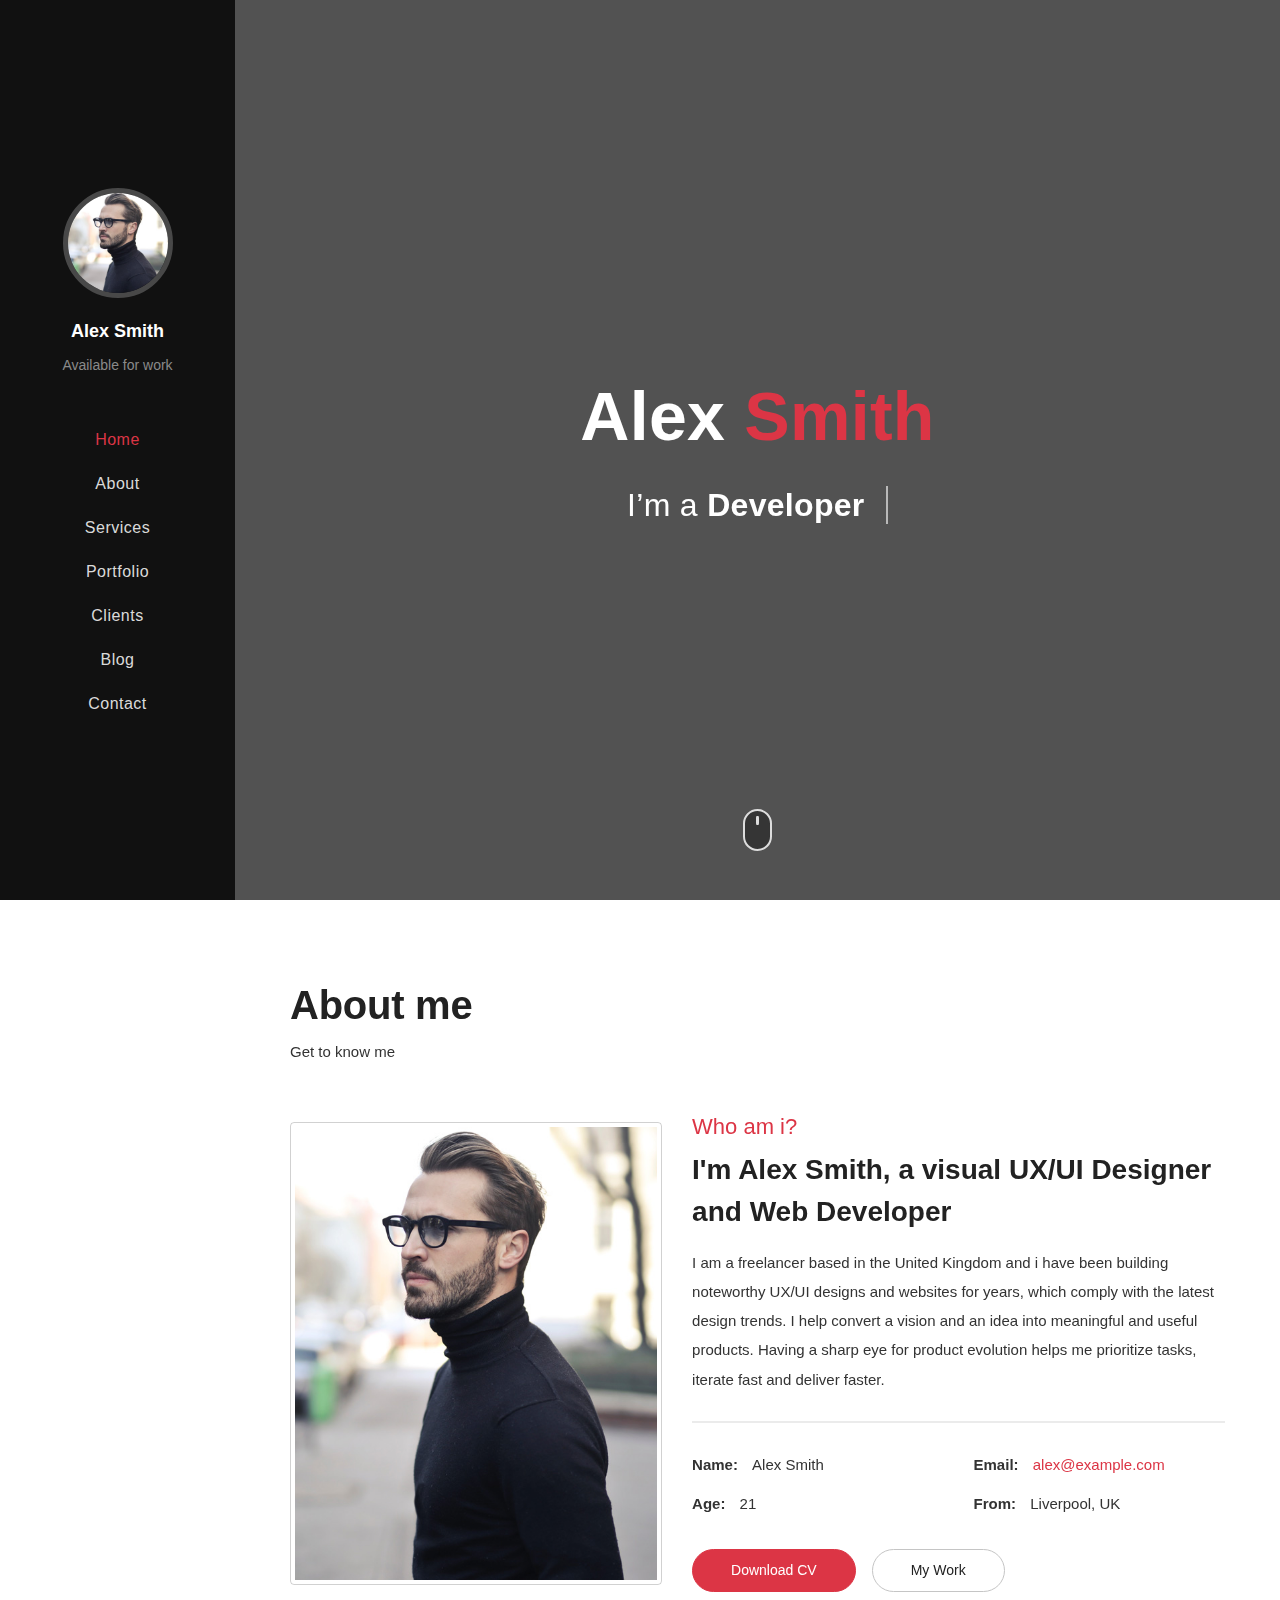
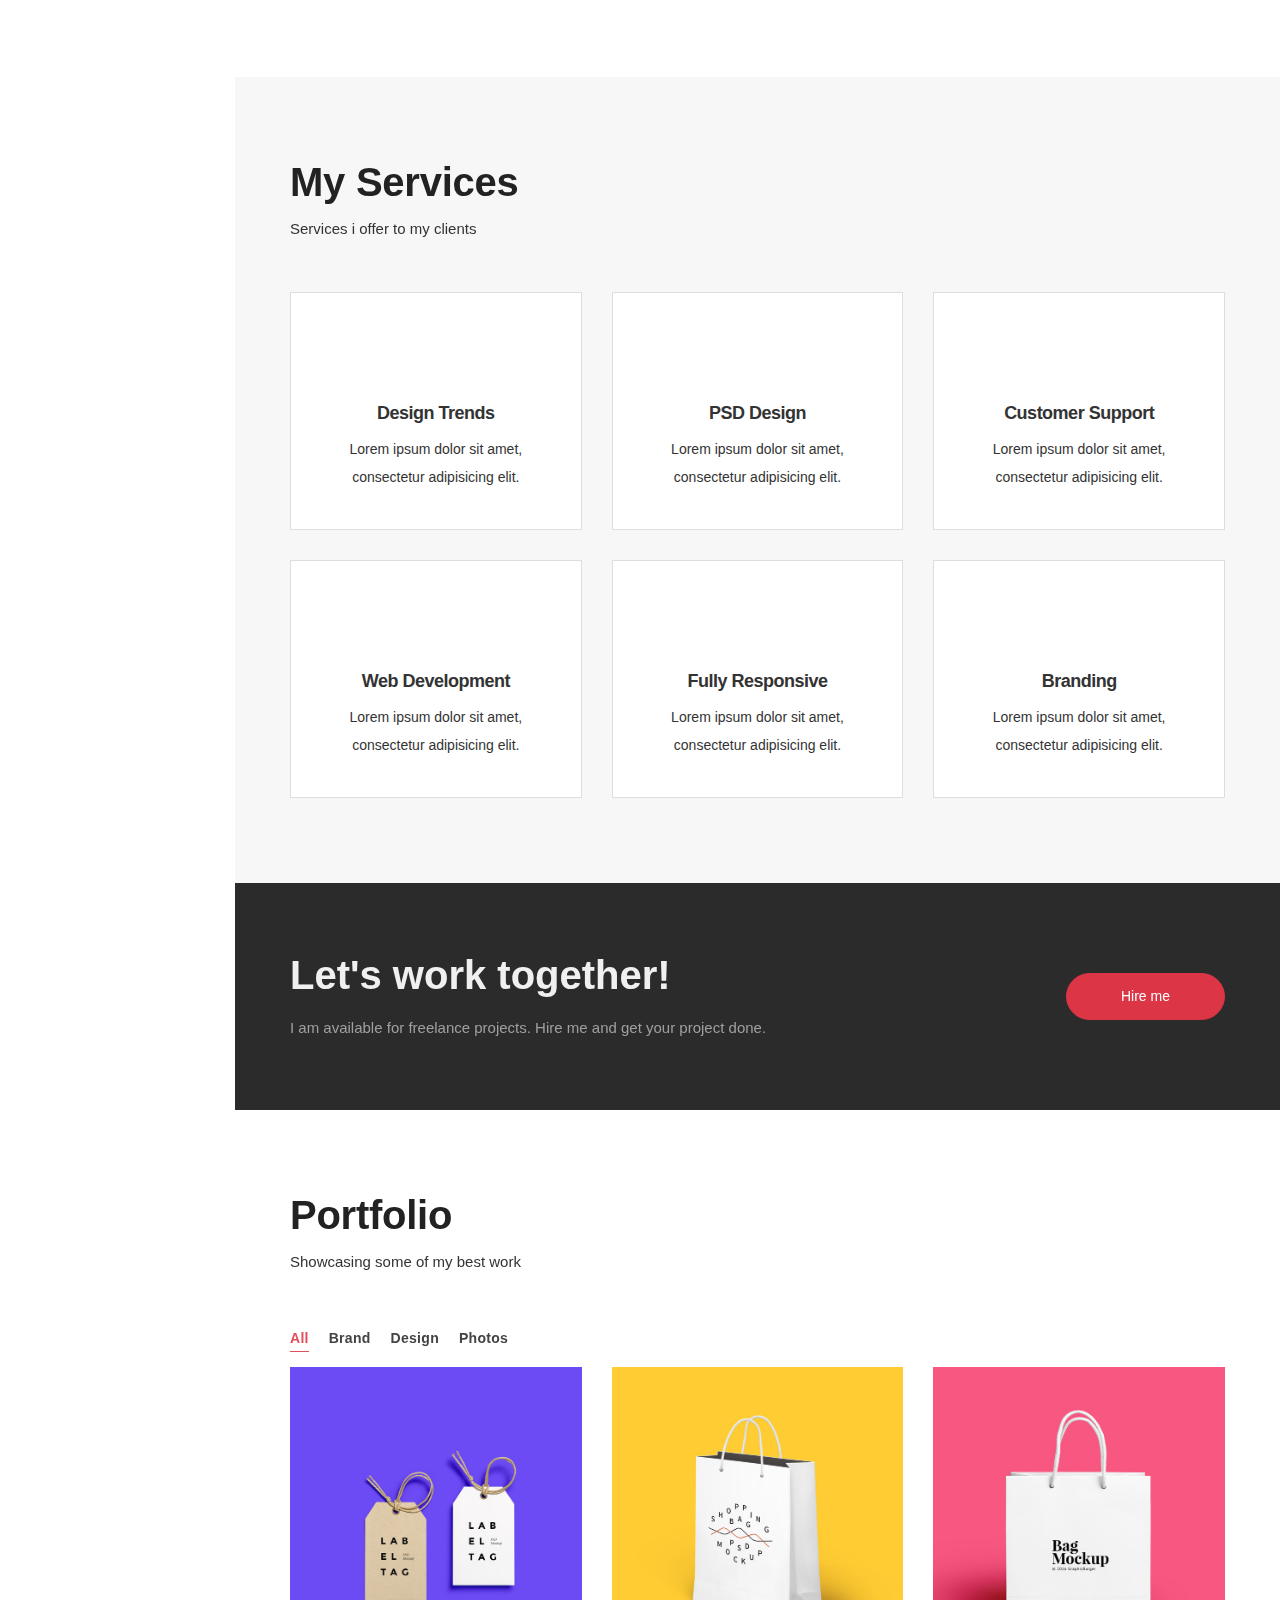
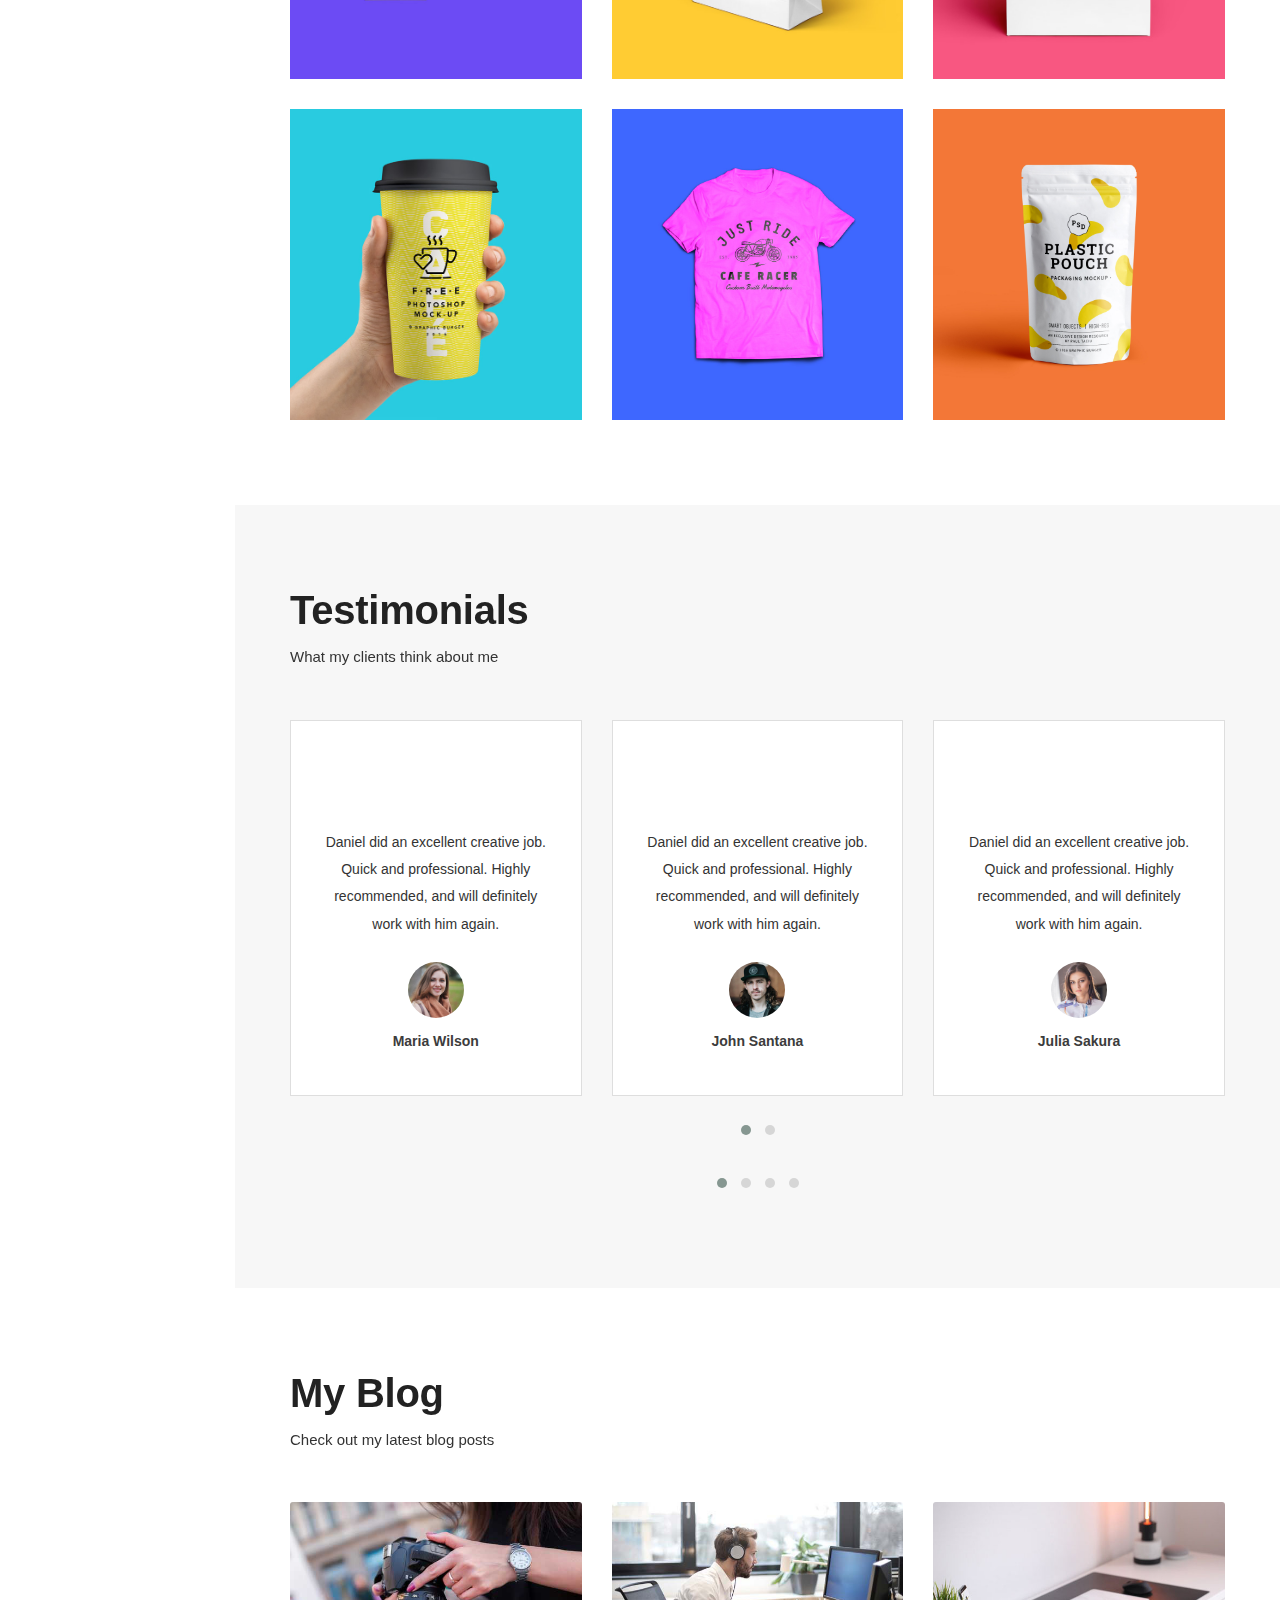
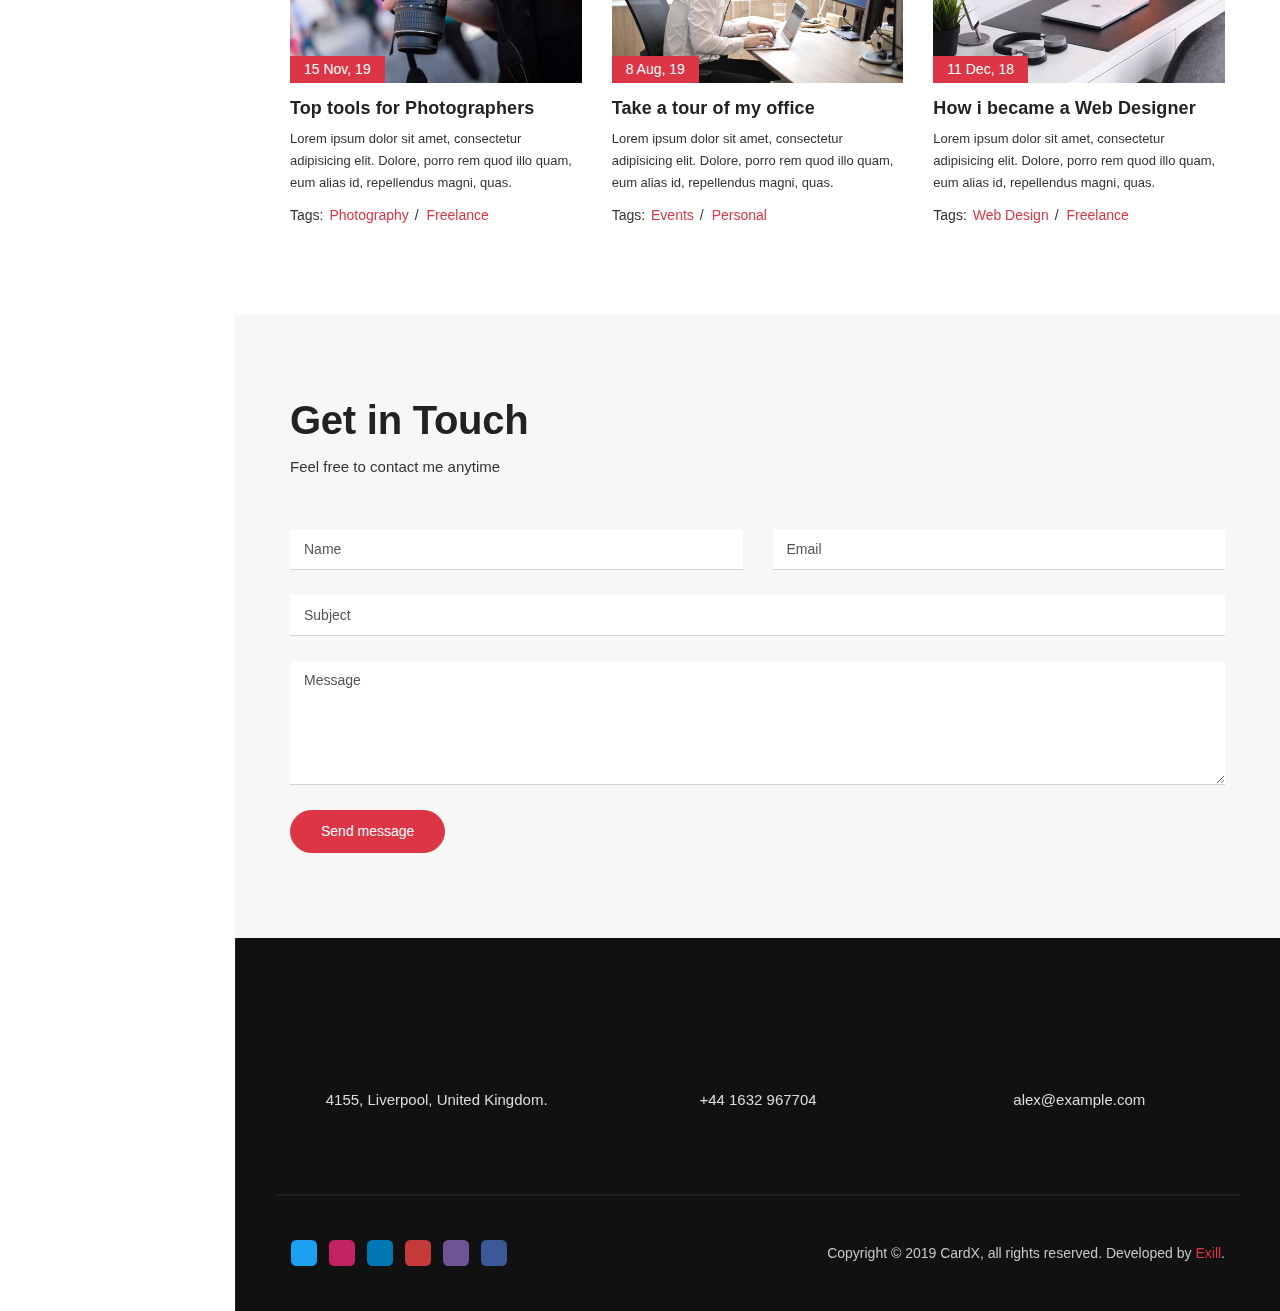
==== commit 7fd8adeb: "Re-stated initial files" ====
--- a/CodeX - Personal Portfolio _ Resume _ CV _ vCard Template.html
+++ b/CodeX - Personal Portfolio _ Resume _ CV _ vCard Template.html
@@ -1,5 +1,5 @@
 <!DOCTYPE html>
-<!-- saved from url=(0047)http://exill.dk/demo/codex/template/galaxy.html -->
+<!-- saved from url=(0046)http://exill.dk/demo/codex/template/index.html -->
 <html lang="zxx"><head><meta http-equiv="Content-Type" content="text/html; charset=UTF-8">
   <!-- Required meta tags-->
   
@@ -44,22 +44,22 @@
     <header>
       <nav class="navbar d-md-block d-lg-none fixed-top mobile-navbar"><button class="navbar-toggler mr-auto" type="button" data-toggle="collapse" data-target="#mobileNavbarSupportedContent" aria-controls="mobileNavbarSupportedContent" aria-expanded="false" aria-label="Toggle navigation"><span class="nav-btn">Menu</span></button>
         <div class="collapse navbar-collapse order-1" id="mobileNavbarSupportedContent">
-          <ul class="navbar-nav mr-auto"><li><a class="nav-link" href="http://exill.dk/demo/codex/template/galaxy.html#home-area" data-scroll="">Home</a></li><li><a class="nav-link" href="http://exill.dk/demo/codex/template/galaxy.html#about-area" data-scroll="">About</a></li><li><a class="nav-link" href="http://exill.dk/demo/codex/template/galaxy.html#services-area" data-scroll="">Services</a></li><li><a class="nav-link" href="http://exill.dk/demo/codex/template/galaxy.html#portfolio-area" data-scroll="">Portfolio</a></li><li><a class="nav-link" href="http://exill.dk/demo/codex/template/galaxy.html#testimonials-area" data-scroll="">Clients</a></li><li><a class="nav-link" href="http://exill.dk/demo/codex/template/galaxy.html#blog-area" data-scroll="">Blog</a></li><li><a class="nav-link" href="http://exill.dk/demo/codex/template/galaxy.html#contact-area" data-scroll="">Contact</a></li></ul>
+          <ul class="navbar-nav mr-auto"><li><a class="nav-link" href="http://exill.dk/demo/codex/template/index.html#home-area" data-scroll="">Home</a></li><li><a class="nav-link" href="http://exill.dk/demo/codex/template/index.html#about-area" data-scroll="">About</a></li><li><a class="nav-link" href="http://exill.dk/demo/codex/template/index.html#services-area" data-scroll="">Services</a></li><li><a class="nav-link" href="http://exill.dk/demo/codex/template/index.html#portfolio-area" data-scroll="">Portfolio</a></li><li><a class="nav-link" href="http://exill.dk/demo/codex/template/index.html#testimonials-area" data-scroll="">Clients</a></li><li><a class="nav-link" href="http://exill.dk/demo/codex/template/index.html#blog-area" data-scroll="">Blog</a></li><li><a class="nav-link" href="http://exill.dk/demo/codex/template/index.html#contact-area" data-scroll="">Contact</a></li></ul>
         </div>
       </nav>
       <nav class="sidebar" data-simplebar="init"><div class="simplebar-wrapper" style="margin: 0px;"><div class="simplebar-height-auto-observer-wrapper"><div class="simplebar-height-auto-observer"></div></div><div class="simplebar-mask"><div class="simplebar-offset" style="right: 0px; bottom: 0px;"><div class="simplebar-content-wrapper" style="height: 100%; overflow: hidden;"><div class="simplebar-content" style="padding: 0px;">
-        <div class="sidebar-header"><a href="http://exill.dk/demo/codex/template/galaxy.html#home" data-scroll=""><img class="img-fluid sidebar-avatar" src="./CodeX - Personal Portfolio _ Resume _ CV _ vCard Template_files/profile-avatar.jpg" alt="Profile avatar"></a><span class="sidebar-name">Alex Smith</span>
+        <div class="sidebar-header"><a href="http://exill.dk/demo/codex/template/index.html#home" data-scroll=""><img class="img-fluid sidebar-avatar" src="./CodeX - Personal Portfolio _ Resume _ CV _ vCard Template_files/profile-avatar.jpg" alt="Profile avatar"></a><span class="sidebar-name">Alex Smith</span>
           <p class="sidebar-status">Available for work</p>
         </div>
         <div class="sidebar-menu">
           <ul class="list-unstyled list-menu">
-            <li><a class="nav-link active" href="http://exill.dk/demo/codex/template/galaxy.html#home-area" data-scroll="">Home</a></li>
-            <li><a class="nav-link" href="http://exill.dk/demo/codex/template/galaxy.html#about-area" data-scroll="">About</a></li>
-            <li><a class="nav-link" href="http://exill.dk/demo/codex/template/galaxy.html#services-area" data-scroll="">Services</a></li>
-            <li><a class="nav-link" href="http://exill.dk/demo/codex/template/galaxy.html#portfolio-area" data-scroll="">Portfolio</a></li>
-            <li><a class="nav-link" href="http://exill.dk/demo/codex/template/galaxy.html#testimonials-area" data-scroll="">Clients</a></li>
-            <li><a class="nav-link" href="http://exill.dk/demo/codex/template/galaxy.html#blog-area" data-scroll="">Blog</a></li>
-            <li><a class="nav-link" href="http://exill.dk/demo/codex/template/galaxy.html#contact-area" data-scroll="">Contact</a></li>
+            <li><a class="nav-link active" href="http://exill.dk/demo/codex/template/index.html#home-area" data-scroll="">Home</a></li>
+            <li><a class="nav-link" href="http://exill.dk/demo/codex/template/index.html#about-area" data-scroll="">About</a></li>
+            <li><a class="nav-link" href="http://exill.dk/demo/codex/template/index.html#services-area" data-scroll="">Services</a></li>
+            <li><a class="nav-link" href="http://exill.dk/demo/codex/template/index.html#portfolio-area" data-scroll="">Portfolio</a></li>
+            <li><a class="nav-link" href="http://exill.dk/demo/codex/template/index.html#testimonials-area" data-scroll="">Clients</a></li>
+            <li><a class="nav-link" href="http://exill.dk/demo/codex/template/index.html#blog-area" data-scroll="">Blog</a></li>
+            <li><a class="nav-link" href="http://exill.dk/demo/codex/template/index.html#contact-area" data-scroll="">Contact</a></li>
           </ul>
         </div>
       </div></div></div></div><div class="simplebar-placeholder" style="width: auto; height: 572px;"></div></div><div class="simplebar-track simplebar-horizontal" style="visibility: hidden;"><div class="simplebar-scrollbar" style="transform: translate3d(0px, 0px, 0px); display: none;"></div></div><div class="simplebar-track simplebar-vertical" style="visibility: hidden;"><div class="simplebar-scrollbar" style="transform: translate3d(0px, 0px, 0px); display: none;"></div></div></nav>
@@ -67,14 +67,13 @@
     <div class="sections-wrapper">
       <!-- Sections-->
       <!-- Home-->
-      <section class="home-area element-cover-bg galaxy-variant" id="home-area" style="background-image:url(img/home.jpg)">
-        <div id="particles-js"><canvas class="particles-js-canvas-el" width="1605" height="820" style="width: 100%; height: 100%;"></canvas></div>
+      <section class="home-area element-cover-bg" id="home-area" style="background-image:url(img/home.jpg)">
         <div class="container h-100">
           <div class="row h-100 align-items-center justify-content-center">
             <div class="col-12 col-lg-8 home-content text-center">
               <h1 class="home-name">Alex <span>Smith</span></h1>
-              <h4 class="cd-headline clip home-headline">I’m a <span class="cd-words-wrapper single-headline" style="width: 160.007px; overflow: hidden;"><b class="is-hidden">Developer</b><b class="is-hidden">Designer</b><b class="is-visible">Freelancer</b></span></h4>
-            </div><a href="http://exill.dk/demo/codex/template/galaxy.html#about-area" data-scroll="">
+              <h4 class="cd-headline clip home-headline">I’m a <span class="cd-words-wrapper single-headline" style="width: 170.75px;"><b class="is-visible">Developer</b><b class="is-hidden">Designer</b><b class="is-hidden">Freelancer</b></span></h4>
+            </div><a href="http://exill.dk/demo/codex/template/index.html#about-area" data-scroll="">
               <div class="home-mouse">
                 <div class="mouse-shape">
                   <div class="mouse-wheel"></div>
@@ -123,7 +122,7 @@
                       <p>Liverpool, UK</p>
                     </div>
                   </div>
-                </address><a class="btn content-download button-main button-scheme" href="http://exill.dk/demo/codex/template/galaxy.html#0" role="button">Download CV</a><a class="btn content-work button-main" data-scroll="" href="http://exill.dk/demo/codex/template/galaxy.html#portfolio-area" role="button">My Work</a>
+                </address><a class="btn content-download button-main button-scheme" href="http://exill.dk/demo/codex/template/index.html#0" role="button">Download CV</a><a class="btn content-work button-main" data-scroll="" href="http://exill.dk/demo/codex/template/index.html#portfolio-area" role="button">My Work</a>
               </div>
             </div>
           </div>
@@ -194,7 +193,7 @@
               <h1 class="hire-title">Let's work together!</h1>
               <p class="hire-description">I am available for freelance projects. Hire me and get your project done.</p>
             </div>
-            <div class="col-12 col-md-4 button-part"><a class="btn hire-btn button-main button-scheme" data-scroll="" href="http://exill.dk/demo/codex/template/galaxy.html#contact-area" role="button">Hire me</a></div>
+            <div class="col-12 col-md-4 button-part"><a class="btn hire-btn button-main button-scheme" data-scroll="" href="http://exill.dk/demo/codex/template/index.html#contact-area" role="button">Hire me</a></div>
           </div>
         </div>
       </section>
@@ -223,7 +222,7 @@
           <!-- Thumbnail list-->
           <div class="portfolio-grid row" style="position: relative; height: 821.1px;">
             <!-- Single item-->
-            <div class="single-item col-6 col-lg-4 design" style="position: absolute; left: 0px; top: 0px;"><a class="portfolio-item" href="http://exill.dk/demo/codex/template/galaxy.html#item-1">
+            <div class="single-item col-6 col-lg-4 design" style="position: absolute; left: 0px; top: 0px;"><a class="portfolio-item" href="http://exill.dk/demo/codex/template/index.html#item-1">
                 <div class="portfolio-wrapper"><img class="img-fluid" alt="Item" src="./CodeX - Personal Portfolio _ Resume _ CV _ vCard Template_files/item-1.jpg">
                   <div class="item-content">
                     <h6 class="content-title">Label Tag Mockup</h6><span class="content-more">More Info</span>
@@ -231,7 +230,7 @@
                 </div>
               </a></div>
             <!-- Single item-->
-            <div class="single-item col-6 col-lg-4 photos" style="position: absolute; left: 399.987px; top: 0px;"><a class="portfolio-item" href="http://exill.dk/demo/codex/template/galaxy.html#item-2">
+            <div class="single-item col-6 col-lg-4 photos" style="position: absolute; left: 399.987px; top: 0px;"><a class="portfolio-item" href="http://exill.dk/demo/codex/template/index.html#item-2">
                 <div class="portfolio-wrapper"><img class="img-fluid" alt="Item" src="./CodeX - Personal Portfolio _ Resume _ CV _ vCard Template_files/item-2.jpg">
                   <div class="item-content">
                     <h6 class="content-title">3D Bag Mockup</h6><span class="content-more">More Info</span>
@@ -239,7 +238,7 @@
                 </div>
               </a></div>
             <!-- Single item-->
-            <div class="single-item col-6 col-lg-4 design" style="position: absolute; left: 799.974px; top: 0px;"><a class="portfolio-item" href="http://exill.dk/demo/codex/template/galaxy.html#item-3">
+            <div class="single-item col-6 col-lg-4 design" style="position: absolute; left: 799.974px; top: 0px;"><a class="portfolio-item" href="http://exill.dk/demo/codex/template/index.html#item-3">
                 <div class="portfolio-wrapper"><img class="img-fluid" alt="Item" src="./CodeX - Personal Portfolio _ Resume _ CV _ vCard Template_files/item-3.jpg">
                   <div class="item-content">
                     <h6 class="content-title">Modern Bag Design</h6><span class="content-more">More Info</span>
@@ -247,7 +246,7 @@
                 </div>
               </a></div>
             <!-- Single item-->
-            <div class="single-item col-6 col-lg-4 brand" style="position: absolute; left: 0px; top: 425.55px;"><a class="portfolio-item" href="http://exill.dk/demo/codex/template/galaxy.html#item-4">
+            <div class="single-item col-6 col-lg-4 brand" style="position: absolute; left: 0px; top: 425.55px;"><a class="portfolio-item" href="http://exill.dk/demo/codex/template/index.html#item-4">
                 <div class="portfolio-wrapper mb-lg-0"><img class="img-fluid" alt="Item" src="./CodeX - Personal Portfolio _ Resume _ CV _ vCard Template_files/item-4.jpg">
                   <div class="item-content">
                     <h6 class="content-title">Coffee Cup Design</h6><span class="content-more">More Info</span>
@@ -255,7 +254,7 @@
                 </div>
               </a></div>
             <!-- Single item-->
-            <div class="single-item col-6 col-lg-4 brand" style="position: absolute; left: 399.987px; top: 425.55px;"><a class="portfolio-item" href="http://exill.dk/demo/codex/template/galaxy.html#item-5">
+            <div class="single-item col-6 col-lg-4 brand" style="position: absolute; left: 399.987px; top: 425.55px;"><a class="portfolio-item" href="http://exill.dk/demo/codex/template/index.html#item-5">
                 <div class="portfolio-wrapper mb-0"><img class="img-fluid" alt="Item" src="./CodeX - Personal Portfolio _ Resume _ CV _ vCard Template_files/item-5.jpg">
                   <div class="item-content">
                     <h6 class="content-title">T-Shirt Design</h6><span class="content-more">More Info</span>
@@ -263,7 +262,7 @@
                 </div>
               </a></div>
             <!-- Single item-->
-            <div class="single-item col-6 col-lg-4 photos" style="position: absolute; left: 799.974px; top: 425.55px;"><a class="portfolio-item" href="http://exill.dk/demo/codex/template/galaxy.html#item-6">
+            <div class="single-item col-6 col-lg-4 photos" style="position: absolute; left: 799.974px; top: 425.55px;"><a class="portfolio-item" href="http://exill.dk/demo/codex/template/index.html#item-6">
                 <div class="portfolio-wrapper mb-0"><img class="img-fluid" alt="Item" src="./CodeX - Personal Portfolio _ Resume _ CV _ vCard Template_files/item-6.jpg">
                   <div class="item-content">
                     <h6 class="content-title">Packaging Box Mockup</h6><span class="content-more">More Info</span>
@@ -294,7 +293,7 @@
                       <p>Envato</p>
                     </li>
                     <li class="list-inline-item single-info"><span>Categories:</span>
-                      <p><a href="http://exill.dk/demo/codex/template/galaxy.html#0">Branding</a>, <a href="http://exill.dk/demo/codex/template/galaxy.html#0">Web Design</a></p>
+                      <p><a href="http://exill.dk/demo/codex/template/index.html#0">Branding</a>, <a href="http://exill.dk/demo/codex/template/index.html#0">Web Design</a></p>
                     </li>
                     <li class="list-inline-item single-info"><span>Date:</span>
                       <p>12 May, 2019</p>
@@ -302,7 +301,7 @@
                     <li class="list-inline-item single-info"><span>Technologies:</span>
                       <p>HTML5, SCSS, JS</p>
                     </li>
-                  </ul><a class="btn content-btn button-main button-scheme" href="http://exill.dk/demo/codex/template/galaxy.html#0" role="button">Visit Project</a>
+                  </ul><a class="btn content-btn button-main button-scheme" href="http://exill.dk/demo/codex/template/index.html#0" role="button">Visit Project</a>
                 </div>
               </div>
             </div>
@@ -330,7 +329,7 @@
                       <p>Envato</p>
                     </li>
                     <li class="list-inline-item single-info"><span>Categories:</span>
-                      <p><a href="http://exill.dk/demo/codex/template/galaxy.html#0">Branding</a>, <a href="http://exill.dk/demo/codex/template/galaxy.html#0">Web Design</a></p>
+                      <p><a href="http://exill.dk/demo/codex/template/index.html#0">Branding</a>, <a href="http://exill.dk/demo/codex/template/index.html#0">Web Design</a></p>
                     </li>
                     <li class="list-inline-item single-info"><span>Date:</span>
                       <p>12 May, 2019</p>
@@ -338,7 +337,7 @@
                     <li class="list-inline-item single-info"><span>Technologies:</span>
                       <p>HTML5, SCSS, JS</p>
                     </li>
-                  </ul><a class="btn content-btn button-main button-scheme" href="http://exill.dk/demo/codex/template/galaxy.html#0" role="button">Visit Project</a>
+                  </ul><a class="btn content-btn button-main button-scheme" href="http://exill.dk/demo/codex/template/index.html#0" role="button">Visit Project</a>
                 </div>
               </div>
             </div>
@@ -366,7 +365,7 @@
                       <p>Envato</p>
                     </li>
                     <li class="list-inline-item single-info"><span>Categories:</span>
-                      <p><a href="http://exill.dk/demo/codex/template/galaxy.html#0">Branding</a>, <a href="http://exill.dk/demo/codex/template/galaxy.html#0">Web Design</a></p>
+                      <p><a href="http://exill.dk/demo/codex/template/index.html#0">Branding</a>, <a href="http://exill.dk/demo/codex/template/index.html#0">Web Design</a></p>
                     </li>
                     <li class="list-inline-item single-info"><span>Date:</span>
                       <p>12 May, 2019</p>
@@ -374,7 +373,7 @@
                     <li class="list-inline-item single-info"><span>Technologies:</span>
                       <p>HTML5, SCSS, JS</p>
                     </li>
-                  </ul><a class="btn content-btn button-main button-scheme" href="http://exill.dk/demo/codex/template/galaxy.html#0" role="button">Visit Project</a>
+                  </ul><a class="btn content-btn button-main button-scheme" href="http://exill.dk/demo/codex/template/index.html#0" role="button">Visit Project</a>
                 </div>
               </div>
             </div>
@@ -402,7 +401,7 @@
                       <p>Envato</p>
                     </li>
                     <li class="list-inline-item single-info"><span>Categories:</span>
-                      <p><a href="http://exill.dk/demo/codex/template/galaxy.html#0">Branding</a>, <a href="http://exill.dk/demo/codex/template/galaxy.html#0">Web Design</a></p>
+                      <p><a href="http://exill.dk/demo/codex/template/index.html#0">Branding</a>, <a href="http://exill.dk/demo/codex/template/index.html#0">Web Design</a></p>
                     </li>
                     <li class="list-inline-item single-info"><span>Date:</span>
                       <p>12 May, 2019</p>
@@ -410,7 +409,7 @@
                     <li class="list-inline-item single-info"><span>Technologies:</span>
                       <p>HTML5, SCSS, JS</p>
                     </li>
-                  </ul><a class="btn content-btn button-main button-scheme" href="http://exill.dk/demo/codex/template/galaxy.html#0" role="button">Visit Project</a>
+                  </ul><a class="btn content-btn button-main button-scheme" href="http://exill.dk/demo/codex/template/index.html#0" role="button">Visit Project</a>
                 </div>
               </div>
             </div>
@@ -438,7 +437,7 @@
                       <p>Envato</p>
                     </li>
                     <li class="list-inline-item single-info"><span>Categories:</span>
-                      <p><a href="http://exill.dk/demo/codex/template/galaxy.html#0">Branding</a>, <a href="http://exill.dk/demo/codex/template/galaxy.html#0">Web Design</a></p>
+                      <p><a href="http://exill.dk/demo/codex/template/index.html#0">Branding</a>, <a href="http://exill.dk/demo/codex/template/index.html#0">Web Design</a></p>
                     </li>
                     <li class="list-inline-item single-info"><span>Date:</span>
                       <p>12 May, 2019</p>
@@ -446,7 +445,7 @@
                     <li class="list-inline-item single-info"><span>Technologies:</span>
                       <p>HTML5, SCSS, JS</p>
                     </li>
-                  </ul><a class="btn content-btn button-main button-scheme" href="http://exill.dk/demo/codex/template/galaxy.html#0" role="button">Visit Project</a>
+                  </ul><a class="btn content-btn button-main button-scheme" href="http://exill.dk/demo/codex/template/index.html#0" role="button">Visit Project</a>
                 </div>
               </div>
             </div>
@@ -474,7 +473,7 @@
                       <p>Envato</p>
                     </li>
                     <li class="list-inline-item single-info"><span>Categories:</span>
-                      <p><a href="http://exill.dk/demo/codex/template/galaxy.html#0">Branding</a>, <a href="http://exill.dk/demo/codex/template/galaxy.html#0">Web Design</a></p>
+                      <p><a href="http://exill.dk/demo/codex/template/index.html#0">Branding</a>, <a href="http://exill.dk/demo/codex/template/index.html#0">Web Design</a></p>
                     </li>
                     <li class="list-inline-item single-info"><span>Date:</span>
                       <p>12 May, 2019</p>
@@ -482,7 +481,7 @@
                     <li class="list-inline-item single-info"><span>Technologies:</span>
                       <p>HTML5, SCSS, JS</p>
                     </li>
-                  </ul><a class="btn content-btn button-main button-scheme" href="http://exill.dk/demo/codex/template/galaxy.html#0" role="button">Visit Project</a>
+                  </ul><a class="btn content-btn button-main button-scheme" href="http://exill.dk/demo/codex/template/index.html#0" role="button">Visit Project</a>
                 </div>
               </div>
             </div>
@@ -549,15 +548,15 @@
           <div class="row justify-content-center">
             <!-- Single post-->
             <div class="col-12 col-sm-8 col-lg-4">
-              <div class="card single-post"><a class="post-img" href="http://exill.dk/demo/codex/template/galaxy.html#0"><img class="card-img-top" src="./CodeX - Personal Portfolio _ Resume _ CV _ vCard Template_files/post-1.jpg" alt="Blog post"><span class="content-date">15 Nov, 19</span></a>
-                <div class="card-body post-content"><a href="http://exill.dk/demo/codex/template/galaxy.html#0">
+              <div class="card single-post"><a class="post-img" href="http://exill.dk/demo/codex/template/index.html#0"><img class="card-img-top" src="./CodeX - Personal Portfolio _ Resume _ CV _ vCard Template_files/post-1.jpg" alt="Blog post"><span class="content-date">15 Nov, 19</span></a>
+                <div class="card-body post-content"><a href="http://exill.dk/demo/codex/template/index.html#0">
                     <h5 class="card-title content-title">Top tools for Photographers</h5>
                   </a>
                   <p class="card-text content-description">Lorem ipsum dolor sit amet, consectetur adipisicing elit. Dolore, porro rem quod illo quam, eum alias id, repellendus magni, quas.</p>
                   <div class="content-tags"><span class="tags-title">Tags:</span>
                     <ul class="list-unstyled list-inline tags-list">
-                      <li class="list-inline-item"><a href="http://exill.dk/demo/codex/template/galaxy.html#0">Photography</a></li>
-                      <li class="list-inline-item"><a href="http://exill.dk/demo/codex/template/galaxy.html#0">Freelance</a></li>
+                      <li class="list-inline-item"><a href="http://exill.dk/demo/codex/template/index.html#0">Photography</a></li>
+                      <li class="list-inline-item"><a href="http://exill.dk/demo/codex/template/index.html#0">Freelance</a></li>
                     </ul>
                   </div>
                 </div>
@@ -565,15 +564,15 @@
             </div>
             <!-- Single post-->
             <div class="col-12 col-sm-8 col-lg-4">
-              <div class="card single-post"><a class="post-img" href="http://exill.dk/demo/codex/template/galaxy.html#0"><img class="card-img-top" src="./CodeX - Personal Portfolio _ Resume _ CV _ vCard Template_files/post-2.jpg" alt="Blog post"><span class="content-date">8 Aug, 19</span></a>
-                <div class="card-body post-content"><a href="http://exill.dk/demo/codex/template/galaxy.html#0">
+              <div class="card single-post"><a class="post-img" href="http://exill.dk/demo/codex/template/index.html#0"><img class="card-img-top" src="./CodeX - Personal Portfolio _ Resume _ CV _ vCard Template_files/post-2.jpg" alt="Blog post"><span class="content-date">8 Aug, 19</span></a>
+                <div class="card-body post-content"><a href="http://exill.dk/demo/codex/template/index.html#0">
                     <h5 class="card-title content-title">Take a tour of my office</h5>
                   </a>
                   <p class="card-text content-description">Lorem ipsum dolor sit amet, consectetur adipisicing elit. Dolore, porro rem quod illo quam, eum alias id, repellendus magni, quas.</p>
                   <div class="content-tags"><span class="tags-title">Tags:</span>
                     <ul class="list-unstyled list-inline tags-list">
-                      <li class="list-inline-item"><a href="http://exill.dk/demo/codex/template/galaxy.html#0">Events</a></li>
-                      <li class="list-inline-item"><a href="http://exill.dk/demo/codex/template/galaxy.html#0">Personal</a></li>
+                      <li class="list-inline-item"><a href="http://exill.dk/demo/codex/template/index.html#0">Events</a></li>
+                      <li class="list-inline-item"><a href="http://exill.dk/demo/codex/template/index.html#0">Personal</a></li>
                     </ul>
                   </div>
                 </div>
@@ -581,15 +580,15 @@
             </div>
             <!-- Single post-->
             <div class="col-12 col-sm-8 col-lg-4">
-              <div class="card single-post"><a class="post-img" href="http://exill.dk/demo/codex/template/galaxy.html#0"><img class="card-img-top" src="./CodeX - Personal Portfolio _ Resume _ CV _ vCard Template_files/post-3.jpg" alt="Blog post"><span class="content-date">11 Dec, 18</span></a>
-                <div class="card-body post-content"><a href="http://exill.dk/demo/codex/template/galaxy.html#0">
+              <div class="card single-post"><a class="post-img" href="http://exill.dk/demo/codex/template/index.html#0"><img class="card-img-top" src="./CodeX - Personal Portfolio _ Resume _ CV _ vCard Template_files/post-3.jpg" alt="Blog post"><span class="content-date">11 Dec, 18</span></a>
+                <div class="card-body post-content"><a href="http://exill.dk/demo/codex/template/index.html#0">
                     <h5 class="card-title content-title">How i became a Web Designer</h5>
                   </a>
                   <p class="card-text content-description">Lorem ipsum dolor sit amet, consectetur adipisicing elit. Dolore, porro rem quod illo quam, eum alias id, repellendus magni, quas.</p>
                   <div class="content-tags"><span class="tags-title">Tags:</span>
                     <ul class="list-unstyled list-inline tags-list">
-                      <li class="list-inline-item"><a href="http://exill.dk/demo/codex/template/galaxy.html#0">Web Design</a></li>
-                      <li class="list-inline-item"><a href="http://exill.dk/demo/codex/template/galaxy.html#0">Freelance</a></li>
+                      <li class="list-inline-item"><a href="http://exill.dk/demo/codex/template/index.html#0">Web Design</a></li>
+                      <li class="list-inline-item"><a href="http://exill.dk/demo/codex/template/index.html#0">Freelance</a></li>
                     </ul>
                   </div>
                 </div>
@@ -648,7 +647,7 @@
             </div>
           </div>
           <div class="row mini-footer">
-            <div class="social-medias col-12 col-lg-5"><a class="twitter" href="http://exill.dk/demo/codex/template/galaxy.html#0"><i class="icon ion-logo-twitter"></i></a><a class="instagram" href="http://exill.dk/demo/codex/template/galaxy.html#0"><i class="icon ion-logo-instagram"></i></a><a class="linkedin" href="http://exill.dk/demo/codex/template/galaxy.html#0"><i class="icon ion-logo-linkedin"></i></a><a class="youtube" href="http://exill.dk/demo/codex/template/galaxy.html#0"><i class="icon ion-logo-youtube"></i></a><a class="github" href="http://exill.dk/demo/codex/template/galaxy.html#0"><i class="icon ion-logo-github"></i></a><a class="facebook" href="http://exill.dk/demo/codex/template/galaxy.html#0"><i class="icon ion-logo-facebook"></i></a></div>
+            <div class="social-medias col-12 col-lg-5"><a class="twitter" href="http://exill.dk/demo/codex/template/index.html#0"><i class="icon ion-logo-twitter"></i></a><a class="instagram" href="http://exill.dk/demo/codex/template/index.html#0"><i class="icon ion-logo-instagram"></i></a><a class="linkedin" href="http://exill.dk/demo/codex/template/index.html#0"><i class="icon ion-logo-linkedin"></i></a><a class="youtube" href="http://exill.dk/demo/codex/template/index.html#0"><i class="icon ion-logo-youtube"></i></a><a class="github" href="http://exill.dk/demo/codex/template/index.html#0"><i class="icon ion-logo-github"></i></a><a class="facebook" href="http://exill.dk/demo/codex/template/index.html#0"><i class="icon ion-logo-facebook"></i></a></div>
             <p class="copyright-notice col-12 col-lg-7">Copyright © 2019 CardX, all rights reserved. Developed by <a href="https://themeforest.net/user/exill" target="_blank">Exill</a>.</p>
           </div>
         </div>
